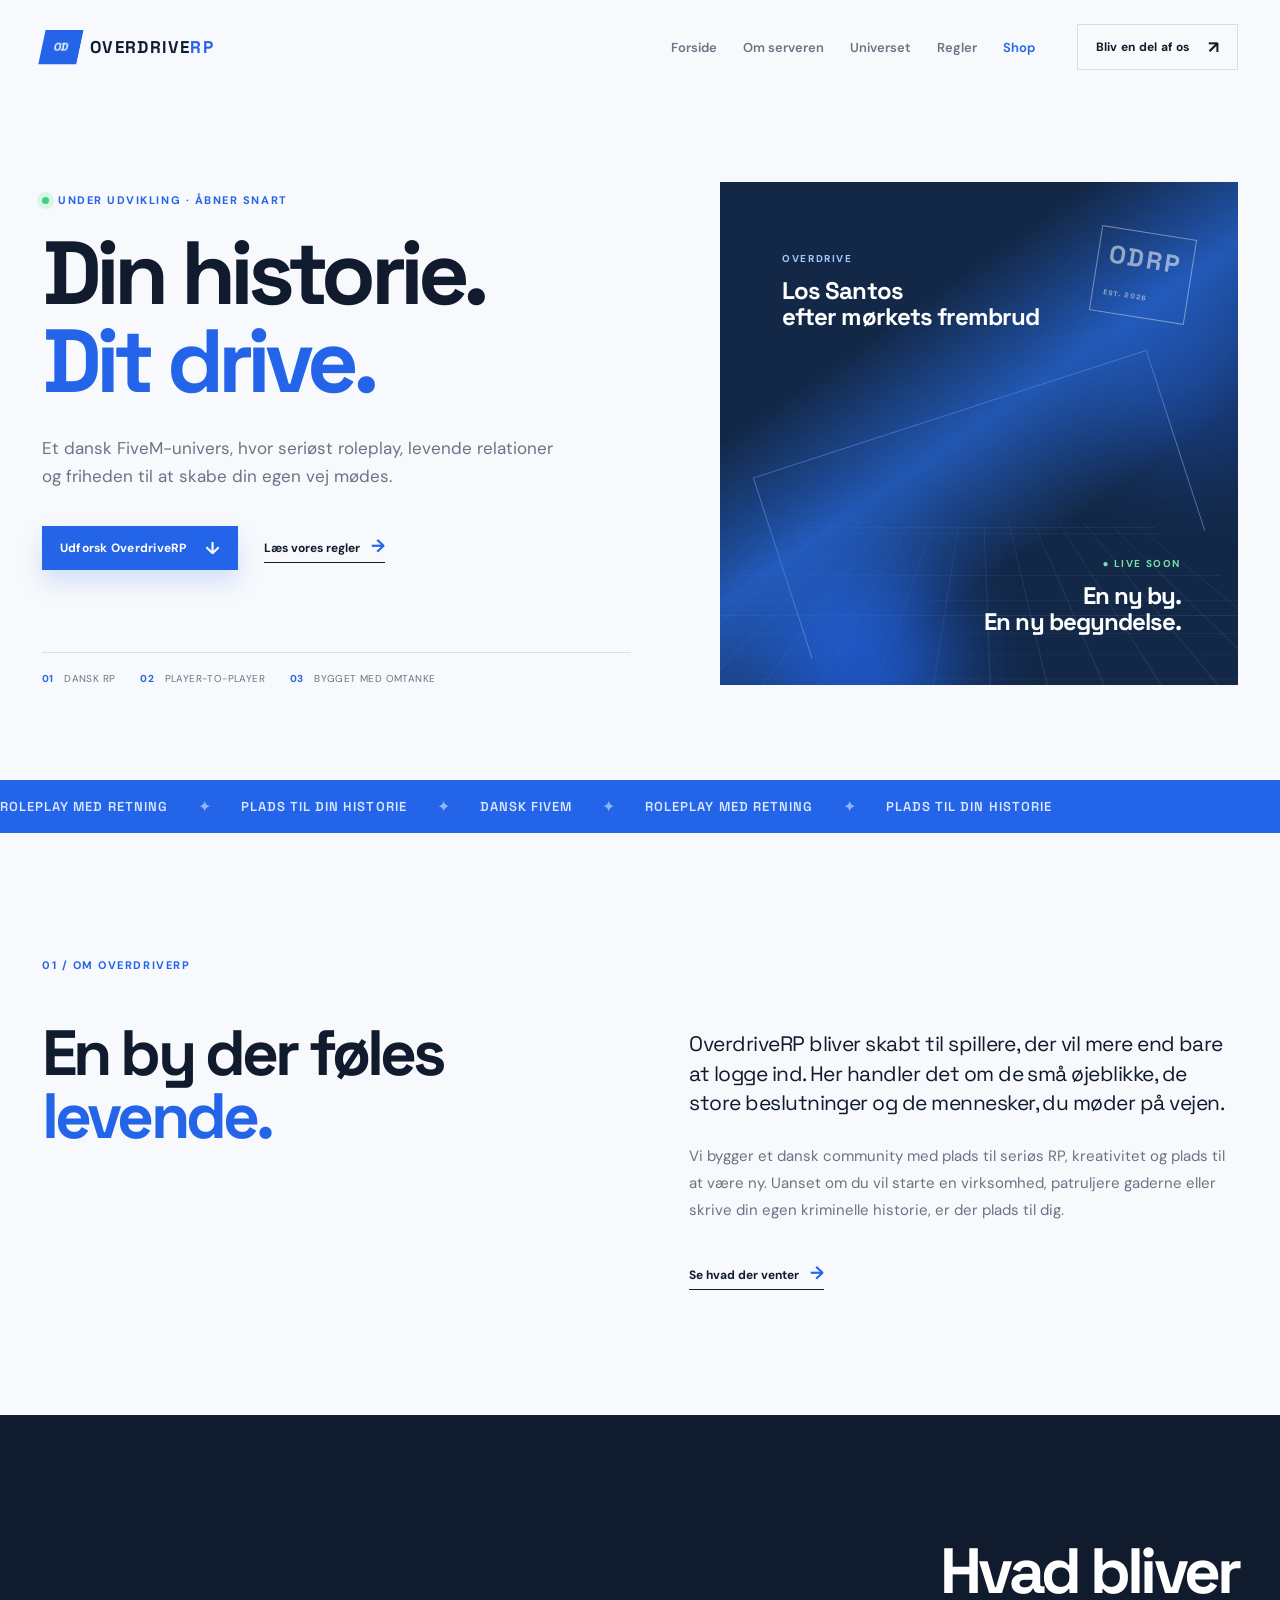
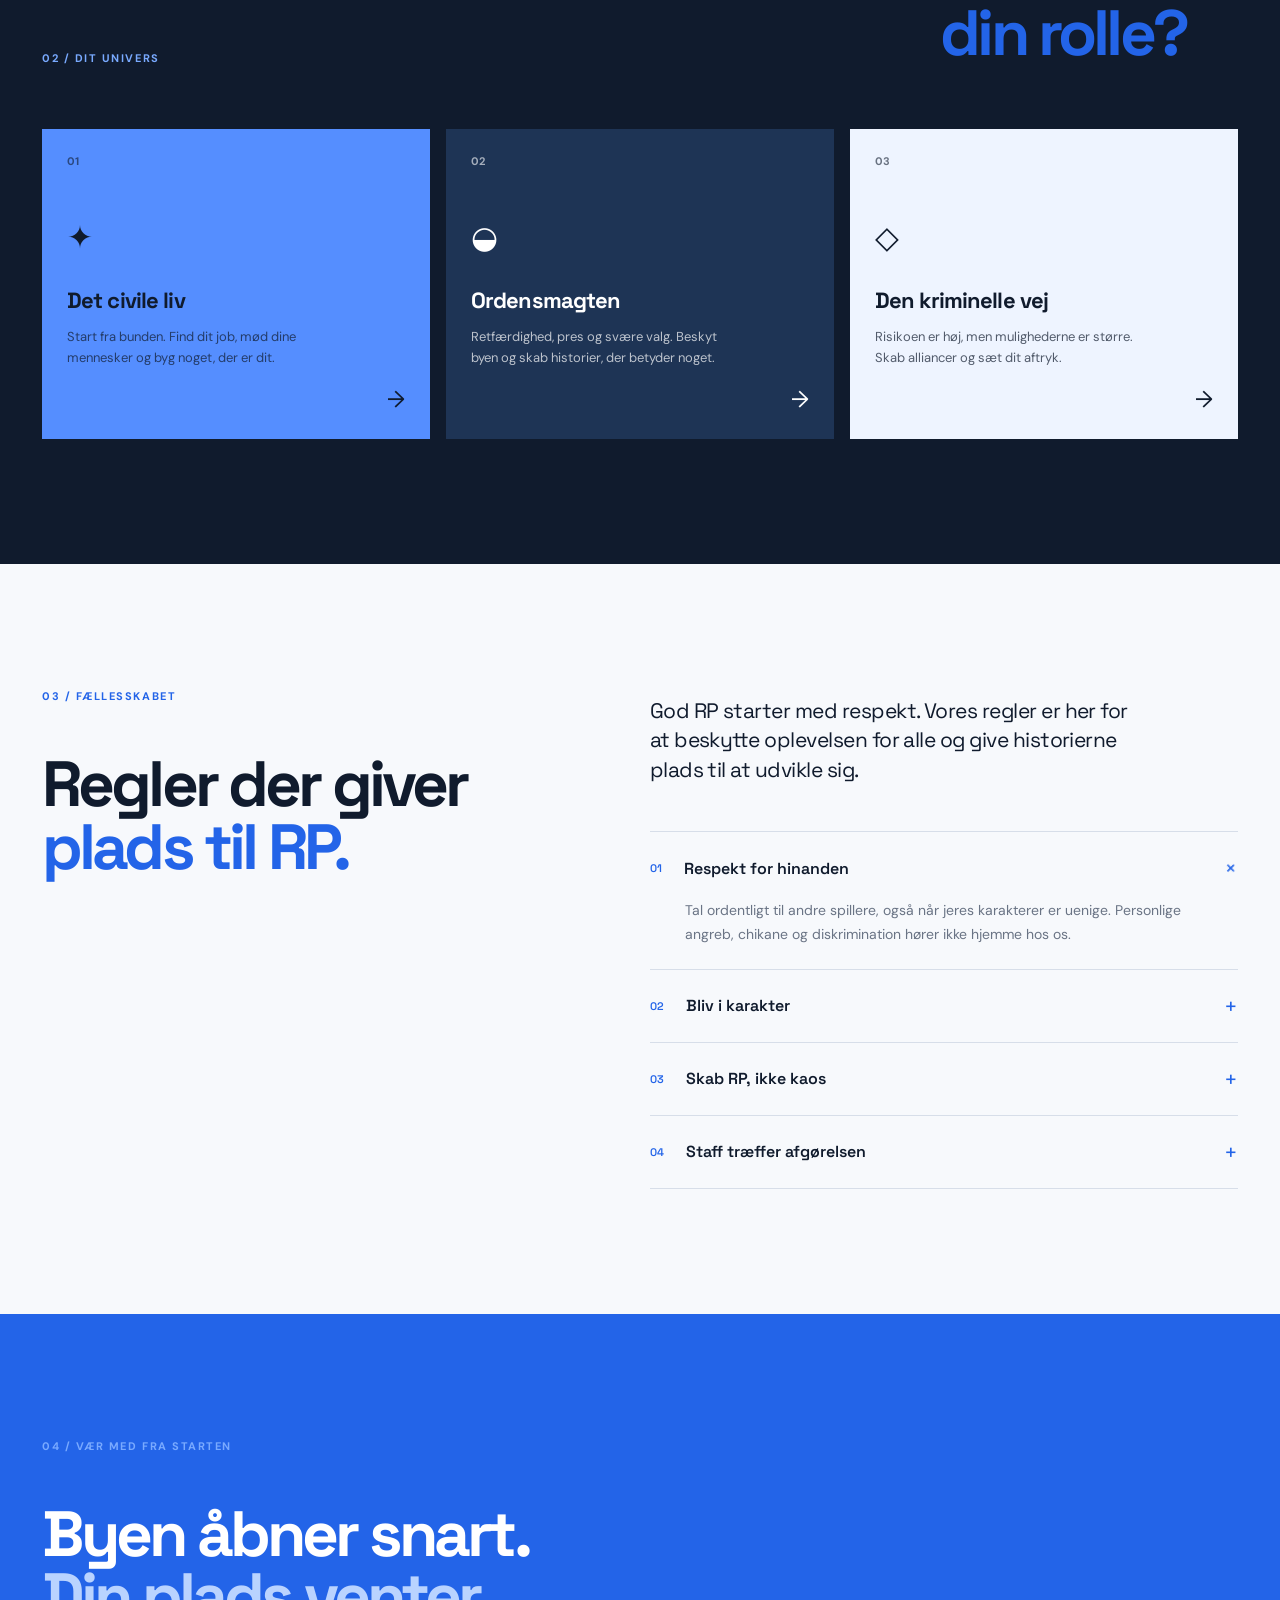
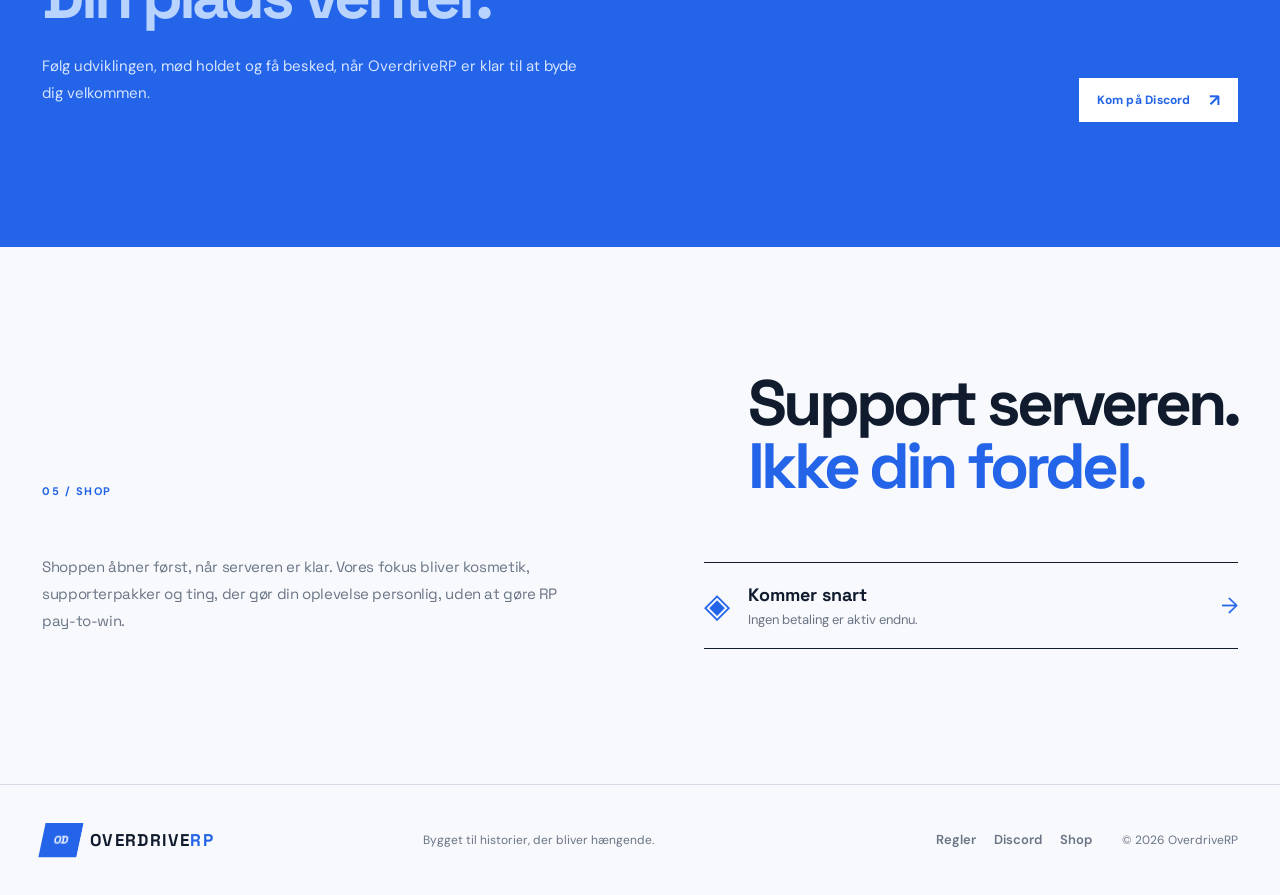
==== index.html @ ba43cc0f "Add files via upload" ====
<!doctype html>
<html lang="da">
<head>
  <meta charset="UTF-8">
  <meta name="viewport" content="width=device-width, initial-scale=1.0">
  <meta name="description" content="OverdriveRP - dansk FiveM roleplay med plads til din historie.">
  <title>OverdriveRP | Din historie begynder her</title>
  <link rel="preconnect" href="https://fonts.googleapis.com">
  <link rel="preconnect" href="https://fonts.gstatic.com" crossorigin>
  <link href="https://fonts.googleapis.com/css2?family=DM+Sans:wght@400;500;600;700&family=Space+Grotesk:wght@500;600;700&display=swap" rel="stylesheet">
  <link rel="stylesheet" href="styles.css">
</head>
<body>
  <div class="site-shell">
    <header class="topbar">
      <a class="brand" href="#top" aria-label="OverdriveRP forside">
        <span class="brand-mark" aria-hidden="true">OD</span>
        <span class="brand-name">OVERDRIVE<span>RP</span></span>
      </a>
      <button class="menu-toggle" type="button" aria-expanded="false" aria-controls="main-nav">Menu</button>
      <nav class="nav" id="main-nav" aria-label="Hovednavigation">
        <a class="active" href="#top">Forside</a>
        <a href="#om">Om serveren</a>
        <a href="#univers">Universet</a>
        <a href="#regler">Regler</a>
        <a href="#shop">Shop</a>
      </nav>
      <a class="nav-cta" href="https://discord.gg/cZv3BkVMr" target="_blank" rel="noopener noreferrer">Bliv en del af os <span aria-hidden="true">↗</span></a>
    </header>

    <main id="top">
      <section class="hero" aria-labelledby="hero-title">
        <div class="hero-copy reveal">
          <p class="eyebrow"><span class="pulse-dot"></span> Under udvikling · Åbner snart</p>
          <h1 id="hero-title">Din historie.<br><em>Dit drive.</em></h1>
          <p class="hero-text">Et dansk FiveM-univers, hvor seriøst roleplay, levende relationer og friheden til at skabe din egen vej mødes.</p>
          <div class="hero-actions">
            <a class="button button-primary" href="#om">Udforsk OverdriveRP <span aria-hidden="true">↓</span></a>
            <a class="text-link" href="#regler">Læs vores regler <span aria-hidden="true">→</span></a>
          </div>
          <div class="hero-meta">
            <span><strong>01</strong> Dansk RP</span>
            <span><strong>02</strong> Player-to-player</span>
            <span><strong>03</strong> Bygget med omtanke</span>
          </div>
        </div>
        <div class="hero-visual reveal reveal-delay" aria-label="Illustration af OverdriveRP-universet">
          <div class="visual-grid"></div>
          <div class="city-glow glow-one"></div>
          <div class="city-glow glow-two"></div>
          <div class="visual-card card-top"><span>OVERDRIVE</span><strong>Los Santos<br>efter mørkets frembrud</strong></div>
          <div class="road-line"></div>
          <div class="visual-card card-bottom"><span class="live-indicator">● LIVE SOON</span><strong>En ny by.<br>En ny begyndelse.</strong></div>
          <div class="visual-stamp">ODRP<br><small>EST. 2026</small></div>
        </div>
      </section>

      <section class="ticker" aria-label="OverdriveRP værdier">
        <div class="ticker-track"><span>ROLEPLAY MED RETNING</span><i>✦</i><span>PLADS TIL DIN HISTORIE</span><i>✦</i><span>DANSK FIVEM</span><i>✦</i><span>ROLEPLAY MED RETNING</span><i>✦</i><span>PLADS TIL DIN HISTORIE</span></div>
      </section>

      <section class="intro section" id="om">
        <div class="section-label">01 / Om OverdriveRP</div>
        <div class="intro-grid">
          <div>
            <h2>En by der føles<br><span>levende.</span></h2>
          </div>
          <div class="intro-copy">
            <p class="lead">OverdriveRP bliver skabt til spillere, der vil mere end bare at logge ind. Her handler det om de små øjeblikke, de store beslutninger og de mennesker, du møder på vejen.</p>
            <p>Vi bygger et dansk community med plads til seriøs RP, kreativitet og plads til at være ny. Uanset om du vil starte en virksomhed, patruljere gaderne eller skrive din egen kriminelle historie, er der plads til dig.</p>
            <a class="text-link" href="#univers">Se hvad der venter <span aria-hidden="true">→</span></a>
          </div>
        </div>
      </section>

      <section class="univers section" id="univers">
        <div class="section-heading">
          <div class="section-label">02 / Dit univers</div>
          <h2>Hvad bliver<br><span>din rolle?</span></h2>
        </div>
        <div class="role-grid">
          <article class="role-card role-blue"><div class="role-number">01</div><div class="role-icon">✦</div><h3>Det civile liv</h3><p>Start fra bunden. Find dit job, mød dine mennesker og byg noget, der er dit.</p><a href="#community" aria-label="Læs mere om det civile liv">→</a></article>
          <article class="role-card role-dark"><div class="role-number">02</div><div class="role-icon">◒</div><h3>Ordensmagten</h3><p>Retfærdighed, pres og svære valg. Beskyt byen og skab historier, der betyder noget.</p><a href="#community" aria-label="Læs mere om ordensmagten">→</a></article>
          <article class="role-card role-light"><div class="role-number">03</div><div class="role-icon">◇</div><h3>Den kriminelle vej</h3><p>Risikoen er høj, men mulighederne er større. Skab alliancer og sæt dit aftryk.</p><a href="#community" aria-label="Læs mere om den kriminelle vej">→</a></article>
        </div>
      </section>

      <section class="rules section" id="regler">
        <div class="rules-heading"><div class="section-label">03 / Fællesskabet</div><h2>Regler der giver<br><span>plads til RP.</span></h2></div>
        <div class="rules-content">
          <p class="lead">God RP starter med respekt. Vores regler er her for at beskytte oplevelsen for alle og give historierne plads til at udvikle sig.</p>
          <div class="rule-list">
            <details open><summary><span>01</span> Respekt for hinanden <b>+</b></summary><p>Tal ordentligt til andre spillere, også når jeres karakterer er uenige. Personlige angreb, chikane og diskrimination hører ikke hjemme hos os.</p></details>
            <details><summary><span>02</span> Bliv i karakter <b>+</b></summary><p>Hold OOC og IC adskilt. Lad situationer udvikle sig naturligt, og brug ikke viden, din karakter ikke har adgang til.</p></details>
            <details><summary><span>03</span> Skab RP, ikke kaos <b>+</b></summary><p>Giv andre noget at spille på. Meningsløs vold, powergaming og handlinger uden plads til modspil ødelægger historien.</p></details>
            <details><summary><span>04</span> Staff træffer afgørelsen <b>+</b></summary><p>Følg staffens anvisninger og brug de rigtige kanaler, hvis du er uenig. Vi løser problemer roligt og fair.</p></details>
          </div>
        </div>
      </section>

      <section class="community section" id="community">
        <div class="community-inner">
          <div><div class="section-label">04 / Vær med fra starten</div><h2>Byen åbner snart.<br><span>Din plads venter.</span></h2><p>Følg udviklingen, mød holdet og få besked, når OverdriveRP er klar til at byde dig velkommen.</p></div>
          <a class="button button-light" href="https://discord.gg/cZv3BkVMr" target="_blank" rel="noopener noreferrer">Kom på Discord <span aria-hidden="true">↗</span></a>
        </div>
      </section>

      <section class="shop section" id="shop">
        <div class="section-heading"><div class="section-label">05 / Shop</div><h2>Support serveren.<br><span>Ikke din fordel.</span></h2></div>
        <div class="shop-layout"><p class="lead">Shoppen åbner først, når serveren er klar. Vores fokus bliver kosmetik, supporterpakker og ting, der gør din oplevelse personlig, uden at gøre RP pay-to-win.</p><div class="shop-note"><span class="shop-icon">◈</span><div><strong>Kommer snart</strong><p>Ingen betaling er aktiv endnu.</p></div><span class="arrow">→</span></div></div>
      </section>
    </main>

    <footer class="footer"><a class="brand" href="#top"><span class="brand-mark" aria-hidden="true">OD</span><span class="brand-name">OVERDRIVE<span>RP</span></span></a><p>Bygget til historier, der bliver hængende.</p><div class="footer-links"><a href="#regler">Regler</a><a href="https://discord.gg/cZv3BkVMr" target="_blank" rel="noopener noreferrer">Discord</a><a href="#shop">Shop</a></div><small>© 2026 OverdriveRP</small></footer>
  </div>
  <script src="script.js"></script>
</body>
</html>
---- styles.css ----
@import url('https://fonts.googleapis.com/css2?family=DM+Sans:wght@400;500;600;700&family=Space+Grotesk:wght@500;600;700&display=swap');

:root { --ink: #101b2d; --blue: #2364e8; --blue-deep: #123eac; --sky: #dfeeff; --paper: #f7f9fc; --muted: #6a7485; --line: #d7dee9; --white: #fff; }
* { box-sizing: border-box; }
html { scroll-behavior: smooth; }
body { margin: 0; color: var(--ink); background: var(--paper); font-family: 'DM Sans', sans-serif; }
a { color: inherit; text-decoration: none; }
.site-shell { overflow: hidden; }
.topbar { align-items: center; display: flex; gap: 42px; justify-content: space-between; margin: 0 auto; max-width: 1320px; padding: 24px 42px; position: relative; z-index: 5; }
.brand { align-items: center; display: inline-flex; gap: 10px; white-space: nowrap; }
.brand-mark { align-items: center; background: var(--blue); color: var(--white); display: inline-flex; font-family: 'Space Grotesk', sans-serif; font-size: 11px; font-weight: 700; height: 34px; justify-content: center; letter-spacing: -.04em; transform: skew(-12deg); width: 38px; }
.brand-name { font-family: 'Space Grotesk', sans-serif; font-size: 17px; font-weight: 700; letter-spacing: .08em; }
.brand-name span { color: var(--blue); }
.nav { display: flex; gap: 26px; margin-left: auto; }
.nav a, .footer-links a { color: var(--muted); font-size: 13px; font-weight: 600; transition: color .2s ease; }
.nav a:hover, .nav a.active, .footer-links a:hover { color: var(--blue); }
.nav-cta, .button { align-items: center; display: inline-flex; font-size: 12px; font-weight: 700; gap: 18px; letter-spacing: .02em; padding: 14px 18px; }
.nav-cta { border: 1px solid var(--line); }
.nav-cta span, .button span { font-size: 17px; line-height: 0; }
.menu-toggle { background: none; border: 0; color: var(--ink); display: none; font: inherit; font-size: 13px; font-weight: 700; }
.hero { display: grid; gap: 7vw; grid-template-columns: minmax(0, 1fr) minmax(420px, .88fr); margin: 0 auto; max-width: 1320px; min-height: 655px; padding: 88px 42px 95px; }
.hero-copy { align-self: center; max-width: 650px; }
.eyebrow, .section-label { color: var(--blue); font-size: 11px; font-weight: 700; letter-spacing: .14em; text-transform: uppercase; }
.eyebrow { align-items: center; display: flex; gap: 9px; }
.pulse-dot { background: #41ce86; border-radius: 50%; box-shadow: 0 0 0 5px #d9f5e6; height: 7px; width: 7px; }
h1, h2, h3 { font-family: 'Space Grotesk', sans-serif; margin: 0; }
h1 { font-size: clamp(54px, 7vw, 96px); letter-spacing: -.065em; line-height: .98; margin: 23px 0 28px; }
h1 em, h2 span { color: var(--blue); font-style: normal; }
.hero-text { color: var(--muted); font-size: 17px; line-height: 1.7; max-width: 515px; }
.hero-actions { align-items: center; display: flex; gap: 26px; margin-top: 35px; }
.button-primary { background: var(--blue); box-shadow: 0 12px 22px #2364e82b; color: var(--white); transition: background .2s ease, transform .2s ease; }
.button-primary:hover { background: var(--blue-deep); transform: translateY(-2px); }
.text-link { border-bottom: 1px solid var(--ink); font-size: 12px; font-weight: 700; padding-bottom: 4px; }
.text-link span { color: var(--blue); font-size: 18px; margin-left: 8px; }
.hero-meta { border-top: 1px solid var(--line); display: flex; gap: 25px; margin-top: 82px; padding-top: 19px; }
.hero-meta span { color: var(--muted); font-size: 10px; letter-spacing: .04em; text-transform: uppercase; }
.hero-meta strong { color: var(--blue); margin-right: 7px; }
.hero-visual { background: #132847; min-height: 485px; overflow: hidden; position: relative; }
.hero-visual:after { background: linear-gradient(145deg, transparent 30%, #2d77fa99, transparent 68%); content: ''; inset: 0; position: absolute; }
.visual-grid { background-image: linear-gradient(#a9c7f61a 1px, transparent 1px), linear-gradient(90deg, #a9c7f61a 1px, transparent 1px); background-size: 38px 38px; height: 100%; inset: 0; position: absolute; transform: perspective(500px) rotateX(60deg) scale(1.5); transform-origin: 50% 100%; }
.city-glow { background: var(--blue); border-radius: 50%; filter: blur(45px); height: 190px; opacity: .8; position: absolute; width: 190px; }
.glow-one { bottom: -70px; left: 8%; }.glow-two { right: -50px; top: 20%; opacity: .35; }
.road-line { border: 1px solid #b6d2ff66; border-bottom: 0; height: 190px; left: 10%; position: absolute; top: 45%; transform: rotate(-18deg); width: 80%; }
.visual-card { color: var(--white); display: flex; flex-direction: column; position: absolute; z-index: 2; }.visual-card span { color: #a4c8ff; font-size: 10px; font-weight: 700; letter-spacing: .16em; margin-bottom: 13px; }.visual-card strong { font-family: 'Space Grotesk', sans-serif; font-size: 24px; letter-spacing: -.04em; line-height: 1.08; }.card-top { left: 12%; top: 14%; }.card-bottom { bottom: 10%; right: 11%; text-align: right; }.card-bottom .live-indicator { color: #75e0a7; }.visual-stamp { border: 1px solid #fff6; color: #fff8; font-family: 'Space Grotesk', sans-serif; font-size: 25px; font-weight: 700; letter-spacing: .1em; padding: 10px; position: absolute; right: 9%; top: 10%; transform: rotate(9deg); z-index: 2; }.visual-stamp small { font-size: 7px; letter-spacing: .2em; }
.ticker { background: var(--blue); color: #d9e7ff; overflow: hidden; padding: 16px 0; white-space: nowrap; }.ticker-track { align-items: center; animation: ticker 26s linear infinite; display: flex; gap: 30px; width: max-content; }.ticker span { font-family: 'Space Grotesk', sans-serif; font-size: 13px; font-weight: 600; letter-spacing: .08em; }.ticker i { color: #8eb6ff; font-style: normal; }
.section { margin: 0 auto; max-width: 1320px; padding: 125px 42px; }.intro-grid { display: grid; gap: 12vw; grid-template-columns: .9fr 1fr; margin-top: 50px; }.section h2 { font-size: clamp(42px, 5vw, 70px); letter-spacing: -.06em; line-height: .98; }.intro-copy { padding-top: 7px; }.lead { color: var(--ink); font-family: 'Space Grotesk', sans-serif; font-size: 21px; letter-spacing: -.025em; line-height: 1.4; margin: 0 0 25px; }.intro-copy p:not(.lead), .community-inner p, .shop-layout > p { color: var(--muted); font-size: 15px; line-height: 1.8; max-width: 540px; }.intro-copy .text-link { display: inline-block; margin-top: 22px; }
.univers { background: var(--ink); color: var(--white); max-width: none; padding-left: max(42px, calc((100% - 1236px) / 2)); padding-right: max(42px, calc((100% - 1236px) / 2)); }.univers .section-label, .community .section-label { color: #79aaff; }.section-heading { align-items: end; display: flex; justify-content: space-between; }.role-grid { display: grid; gap: 16px; grid-template-columns: repeat(3, 1fr); margin-top: 64px; }.role-card { color: var(--ink); min-height: 310px; padding: 25px; position: relative; }.role-blue { background: #558eff; }.role-dark { background: #1e3455; color: var(--white); }.role-light { background: #eef4ff; }.role-number { font-size: 11px; font-weight: 700; opacity: .6; }.role-icon { font-size: 31px; margin: 49px 0 28px; }.role-card h3 { font-size: 22px; letter-spacing: -.04em; }.role-card p { font-size: 13px; line-height: 1.6; max-width: 260px; opacity: .7; }.role-card a { bottom: 25px; font-size: 23px; position: absolute; right: 25px; }
.rules { display: grid; gap: 13vw; grid-template-columns: .75fr 1fr; }.rules-heading h2 { margin-top: 50px; }.rules-content { padding-top: 7px; }.rules-content > .lead { max-width: 480px; }.rule-list { border-top: 1px solid var(--line); margin-top: 47px; }.rule-list details { border-bottom: 1px solid var(--line); }.rule-list summary { align-items: center; cursor: pointer; display: flex; font-family: 'Space Grotesk', sans-serif; font-size: 16px; font-weight: 600; gap: 22px; list-style: none; padding: 22px 0; }.rule-list summary::-webkit-details-marker { display: none; }.rule-list summary span { color: var(--blue); font-size: 11px; }.rule-list summary b { color: var(--blue); font-size: 22px; font-weight: 400; margin-left: auto; transition: transform .2s; }.rule-list details[open] summary b { transform: rotate(45deg); }.rule-list details p { color: var(--muted); font-size: 14px; line-height: 1.7; margin: -5px 35px 22px; max-width: 520px; }
.community { background: var(--blue); max-width: none; padding-left: max(42px, calc((100% - 1236px) / 2)); padding-right: max(42px, calc((100% - 1236px) / 2)); }.community-inner { align-items: end; color: var(--white); display: flex; justify-content: space-between; }.community h2 { margin-top: 50px; }.community h2 span { color: #b9d3ff; }.community-inner p { color: #d6e4ff; margin-top: 25px; }.button-light { background: var(--white); color: var(--blue); }.button-light:hover { background: #eaf2ff; }
.shop-layout { align-items: center; display: grid; gap: 10vw; grid-template-columns: 1fr 1fr; margin-top: 55px; }.shop-note { align-items: center; border-top: 1px solid var(--ink); border-bottom: 1px solid var(--ink); display: flex; gap: 18px; padding: 20px 0; }.shop-icon { color: var(--blue); font-size: 34px; }.shop-note strong { font-family: 'Space Grotesk', sans-serif; font-size: 18px; }.shop-note p { color: var(--muted); font-size: 13px; margin: 5px 0 0; }.shop-note .arrow { color: var(--blue); font-size: 22px; margin-left: auto; }
.footer { align-items: center; border-top: 1px solid var(--line); display: grid; gap: 30px; grid-template-columns: 1.1fr 1fr 1fr auto; margin: 0 auto; max-width: 1320px; padding: 35px 42px; }.footer p, .footer small { color: var(--muted); font-size: 12px; }.footer-links { display: flex; gap: 18px; justify-content: end; }.footer small { text-align: right; }
.reveal { animation: reveal .8s ease both; }.reveal-delay { animation-delay: .18s; }
@keyframes reveal { from { opacity: 0; transform: translateY(20px); } to { opacity: 1; transform: translateY(0); } } @keyframes ticker { from { transform: translateX(0); } to { transform: translateX(-50%); } }
@media (max-width: 850px) { .topbar { padding: 20px 22px; }.menu-toggle { display: block; margin-left: auto; }.nav { background: var(--white); box-shadow: 0 12px 30px #101b2d1a; display: none; flex-direction: column; gap: 20px; left: 22px; padding: 22px; position: absolute; right: 22px; top: 70px; }.nav.open { display: flex; }.nav-cta { display: none; }.hero { display: block; padding: 58px 22px 70px; }.hero-visual { margin-top: 60px; min-height: 400px; }.hero-meta { flex-wrap: wrap; gap: 14px 21px; margin-top: 50px; }.section { padding: 80px 22px; }.intro-grid, .rules, .shop-layout { display: block; }.intro-copy, .rules-content { margin-top: 40px; }.section-heading { display: block; }.section-heading h2 { margin-top: 40px; }.role-grid { grid-template-columns: 1fr; margin-top: 42px; }.role-card { min-height: 270px; }.community-inner { align-items: start; display: block; }.community .button { margin-top: 30px; }.footer { display: block; padding: 30px 22px; }.footer p { margin: 20px 0; }.footer-links { justify-content: start; margin: 25px 0; }.footer small { display: block; text-align: left; } }
@media (max-width: 480px) { h1 { font-size: 54px; }.hero-text { font-size: 15px; }.hero-actions { align-items: start; flex-direction: column; gap: 18px; }.visual-card strong { font-size: 19px; }.card-bottom { bottom: 9%; }.section h2 { font-size: 45px; }.lead { font-size: 18px; }.rule-list summary { font-size: 14px; gap: 12px; } }
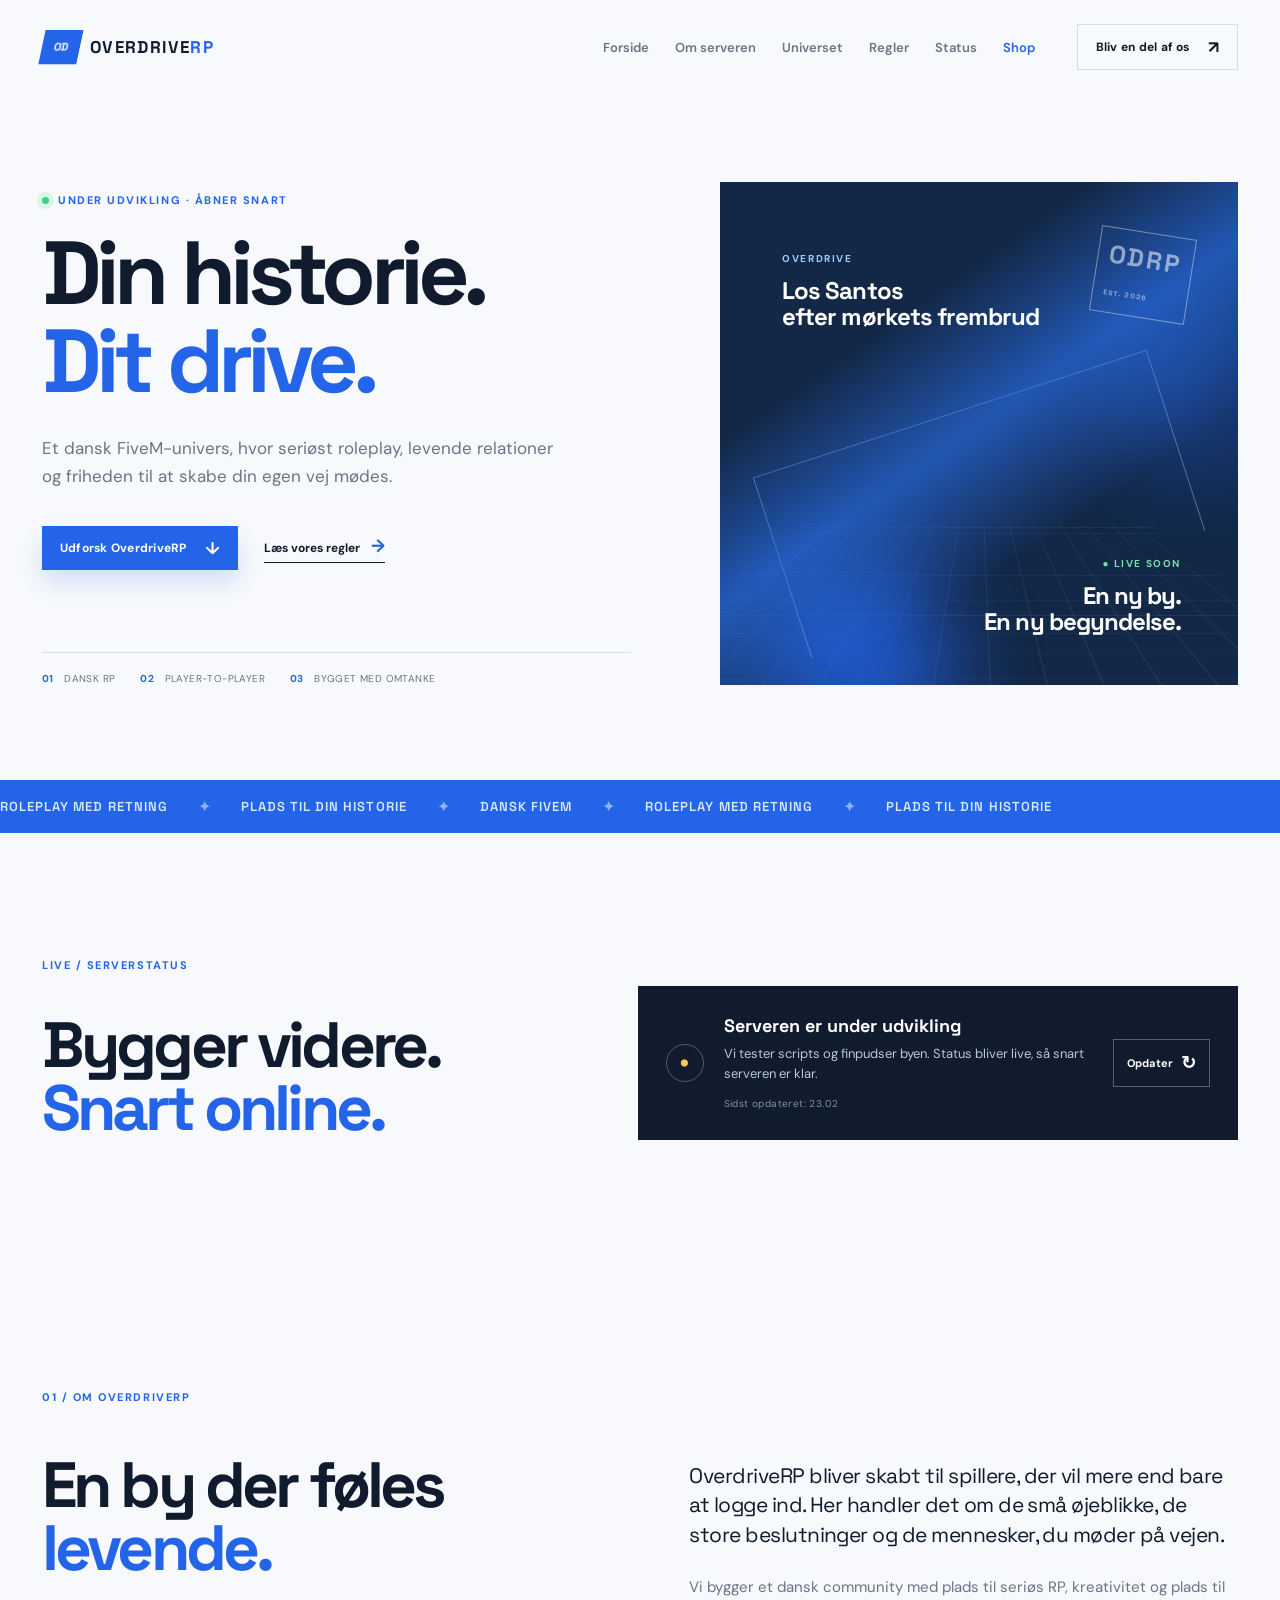
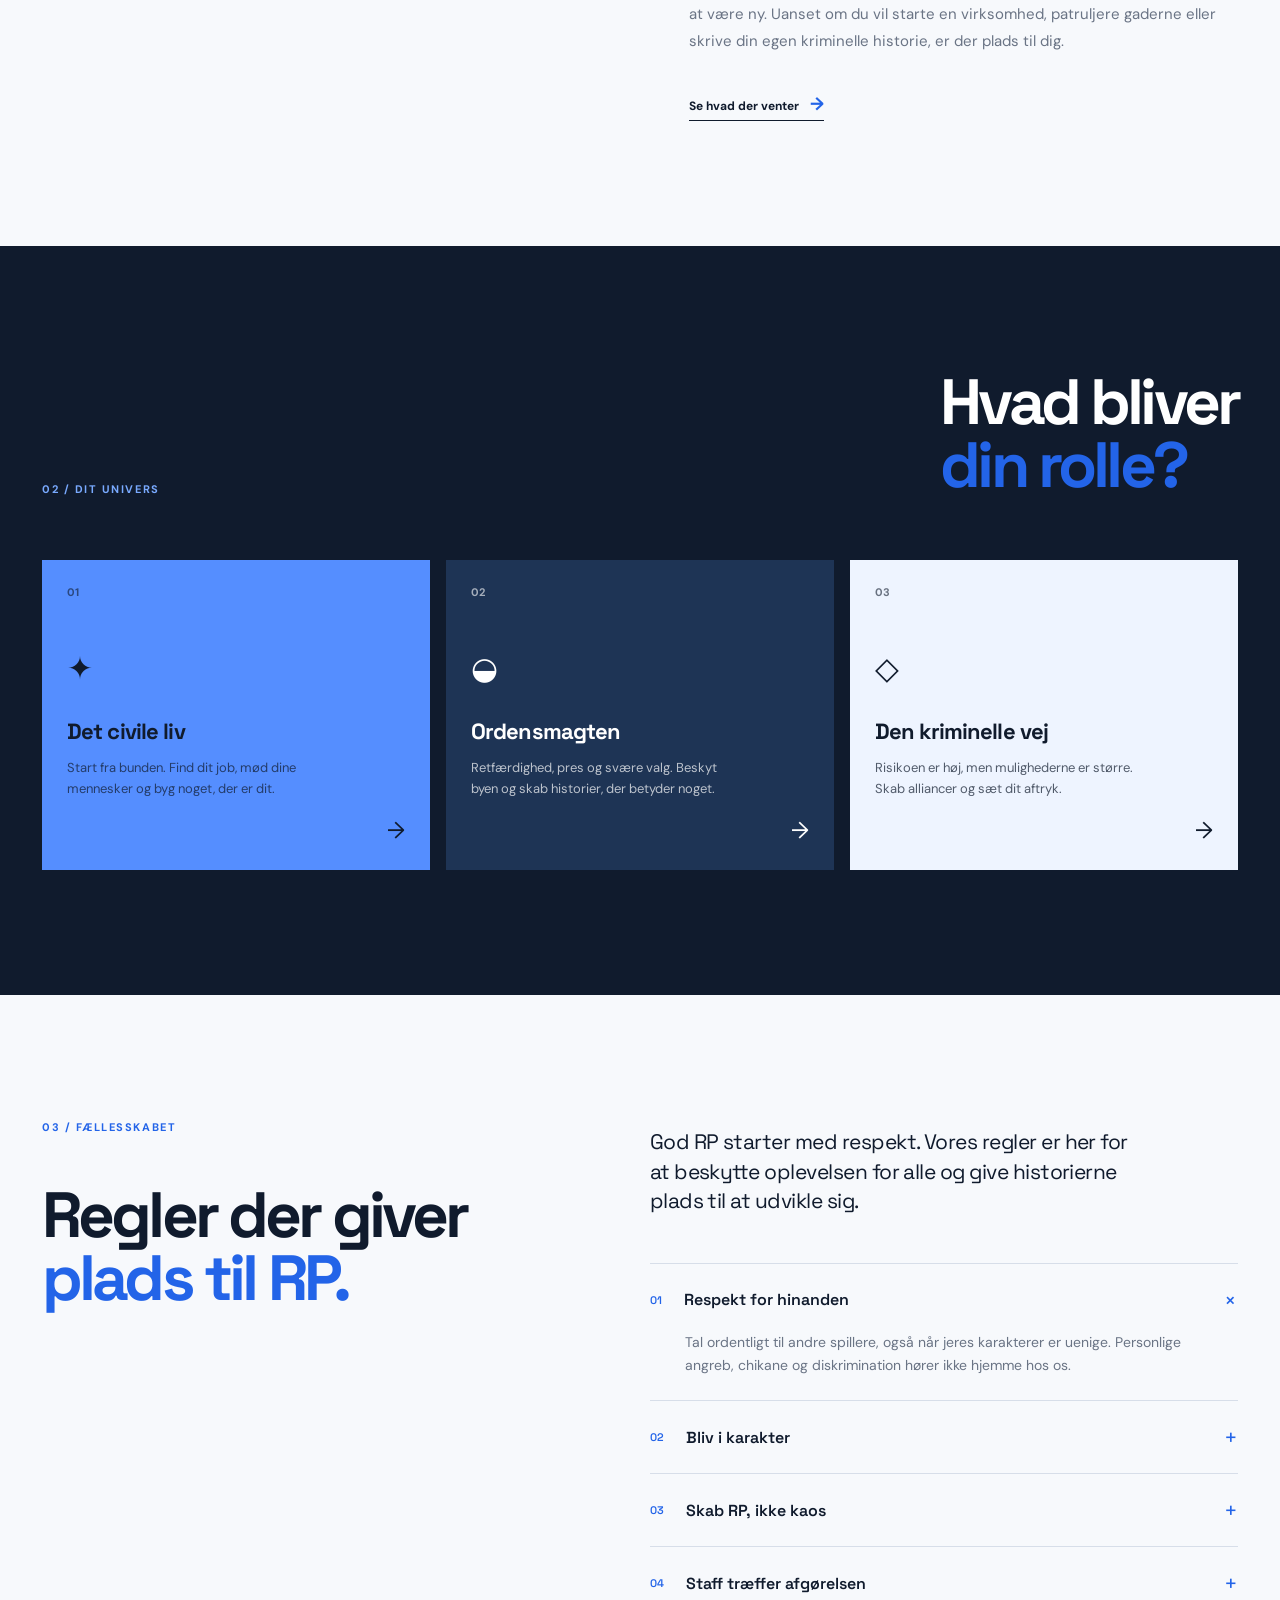
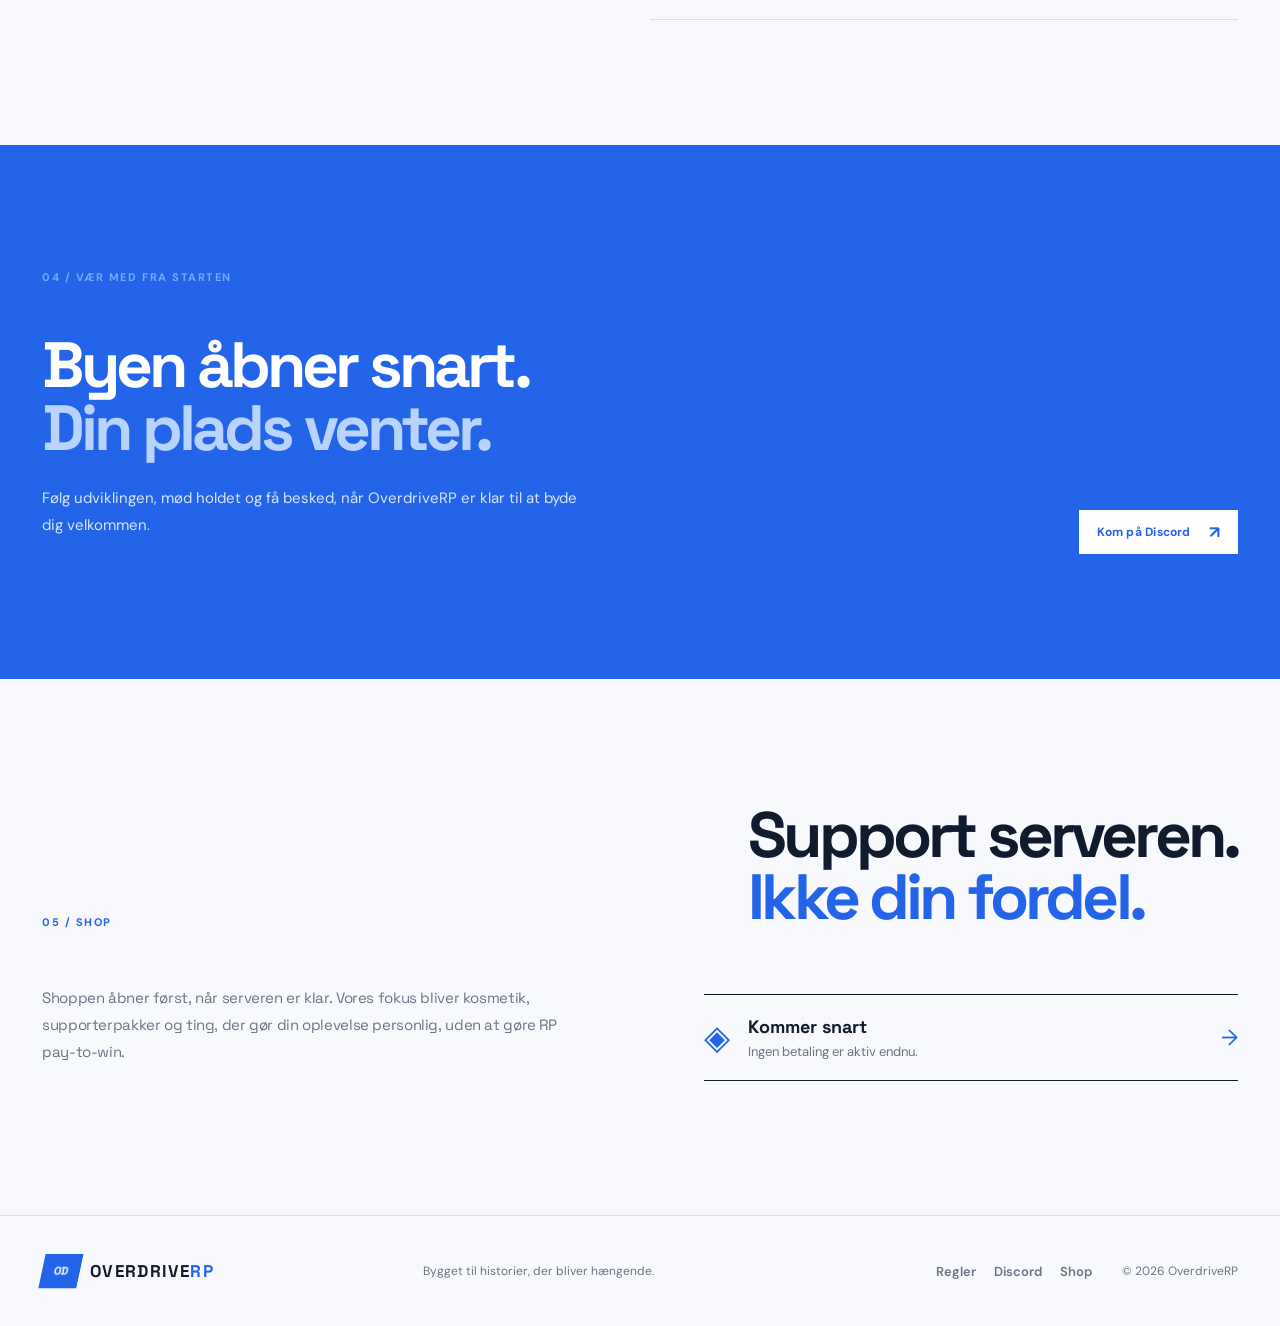
==== commit 4b99a7e8: "Redesign OverdriveRP website and add server status" ====
--- a/index.html
+++ b/index.html
@@ -23,6 +23,7 @@
         <a href="#om">Om serveren</a>
         <a href="#univers">Universet</a>
         <a href="#regler">Regler</a>
+        <a href="#status">Status</a>
         <a href="#shop">Shop</a>
       </nav>
       <a class="nav-cta" href="https://discord.gg/cZv3BkVMr" target="_blank" rel="noopener noreferrer">Bliv en del af os <span aria-hidden="true">↗</span></a>
@@ -59,7 +60,23 @@
         <div class="ticker-track"><span>ROLEPLAY MED RETNING</span><i>✦</i><span>PLADS TIL DIN HISTORIE</span><i>✦</i><span>DANSK FIVEM</span><i>✦</i><span>ROLEPLAY MED RETNING</span><i>✦</i><span>PLADS TIL DIN HISTORIE</span></div>
       </section>
 
-      <section class="intro section" id="om">
+      <section class="server-status section reveal" id="status">
+        <div class="status-heading">
+          <div class="section-label">Live / Serverstatus</div>
+          <h2>Bygger videre.<br><span>Snart online.</span></h2>
+        </div>
+        <div class="status-panel" aria-live="polite">
+          <div class="status-icon status-icon-pending" data-status-icon aria-hidden="true">•</div>
+          <div class="status-copy">
+            <strong data-server-status>Serveren er under udvikling</strong>
+            <p data-server-message>Vi tester scripts og finpudser byen. Status bliver live, så snart serveren er klar.</p>
+            <small data-server-updated>Sidst opdateret: endnu ikke tilsluttet</small>
+          </div>
+          <button class="status-refresh" type="button" data-status-refresh aria-label="Opdater serverstatus">Opdater <span aria-hidden="true">↻</span></button>
+        </div>
+      </section>
+
+      <section class="intro section reveal" id="om">
         <div class="section-label">01 / Om OverdriveRP</div>
         <div class="intro-grid">
           <div>
@@ -73,7 +90,7 @@
         </div>
       </section>
 
-      <section class="univers section" id="univers">
+      <section class="univers section reveal" id="univers">
         <div class="section-heading">
           <div class="section-label">02 / Dit univers</div>
           <h2>Hvad bliver<br><span>din rolle?</span></h2>
@@ -85,7 +102,7 @@
         </div>
       </section>
 
-      <section class="rules section" id="regler">
+      <section class="rules section reveal" id="regler">
         <div class="rules-heading"><div class="section-label">03 / Fællesskabet</div><h2>Regler der giver<br><span>plads til RP.</span></h2></div>
         <div class="rules-content">
           <p class="lead">God RP starter med respekt. Vores regler er her for at beskytte oplevelsen for alle og give historierne plads til at udvikle sig.</p>
@@ -98,14 +115,14 @@
         </div>
       </section>
 
-      <section class="community section" id="community">
+      <section class="community section reveal" id="community">
         <div class="community-inner">
           <div><div class="section-label">04 / Vær med fra starten</div><h2>Byen åbner snart.<br><span>Din plads venter.</span></h2><p>Følg udviklingen, mød holdet og få besked, når OverdriveRP er klar til at byde dig velkommen.</p></div>
           <a class="button button-light" href="https://discord.gg/cZv3BkVMr" target="_blank" rel="noopener noreferrer">Kom på Discord <span aria-hidden="true">↗</span></a>
         </div>
       </section>
 
-      <section class="shop section" id="shop">
+      <section class="shop section reveal" id="shop">
         <div class="section-heading"><div class="section-label">05 / Shop</div><h2>Support serveren.<br><span>Ikke din fordel.</span></h2></div>
         <div class="shop-layout"><p class="lead">Shoppen åbner først, når serveren er klar. Vores fokus bliver kosmetik, supporterpakker og ting, der gør din oplevelse personlig, uden at gøre RP pay-to-win.</p><div class="shop-note"><span class="shop-icon">◈</span><div><strong>Kommer snart</strong><p>Ingen betaling er aktiv endnu.</p></div><span class="arrow">→</span></div></div>
       </section>
--- a/styles.css
+++ b/styles.css
@@ -43,13 +43,14 @@
 .road-line { border: 1px solid #b6d2ff66; border-bottom: 0; height: 190px; left: 10%; position: absolute; top: 45%; transform: rotate(-18deg); width: 80%; }
 .visual-card { color: var(--white); display: flex; flex-direction: column; position: absolute; z-index: 2; }.visual-card span { color: #a4c8ff; font-size: 10px; font-weight: 700; letter-spacing: .16em; margin-bottom: 13px; }.visual-card strong { font-family: 'Space Grotesk', sans-serif; font-size: 24px; letter-spacing: -.04em; line-height: 1.08; }.card-top { left: 12%; top: 14%; }.card-bottom { bottom: 10%; right: 11%; text-align: right; }.card-bottom .live-indicator { color: #75e0a7; }.visual-stamp { border: 1px solid #fff6; color: #fff8; font-family: 'Space Grotesk', sans-serif; font-size: 25px; font-weight: 700; letter-spacing: .1em; padding: 10px; position: absolute; right: 9%; top: 10%; transform: rotate(9deg); z-index: 2; }.visual-stamp small { font-size: 7px; letter-spacing: .2em; }
 .ticker { background: var(--blue); color: #d9e7ff; overflow: hidden; padding: 16px 0; white-space: nowrap; }.ticker-track { align-items: center; animation: ticker 26s linear infinite; display: flex; gap: 30px; width: max-content; }.ticker span { font-family: 'Space Grotesk', sans-serif; font-size: 13px; font-weight: 600; letter-spacing: .08em; }.ticker i { color: #8eb6ff; font-style: normal; }
+.server-status { align-items: end; display: grid; gap: 9vw; grid-template-columns: .8fr 1fr; padding-bottom: 110px; padding-top: 110px; }.status-heading h2 { margin-top: 42px; }.status-panel { align-items: center; background: var(--ink); color: var(--white); display: flex; gap: 20px; min-height: 150px; padding: 28px; }.status-icon { align-items: center; border: 1px solid #fff4; border-radius: 50%; display: inline-flex; flex: 0 0 38px; font-size: 30px; height: 38px; justify-content: center; line-height: 1; }.status-icon-pending { color: #ffc857; }.status-icon-online { color: #5fe39a; }.status-copy { min-width: 0; }.status-copy strong { font-family: 'Space Grotesk', sans-serif; font-size: 18px; }.status-copy p { color: #b9c7db; font-size: 13px; line-height: 1.55; margin: 7px 0; }.status-copy small { color: #7e91ae; font-size: 10px; letter-spacing: .04em; }.status-refresh { background: transparent; border: 1px solid #ffffff4d; color: var(--white); cursor: pointer; flex: 0 0 auto; font: inherit; font-size: 11px; font-weight: 700; padding: 11px 13px; transition: background .2s ease, border-color .2s ease; }.status-refresh:hover { background: var(--blue); border-color: var(--blue); }.status-refresh span { font-size: 18px; margin-left: 5px; vertical-align: -2px; }
 .section { margin: 0 auto; max-width: 1320px; padding: 125px 42px; }.intro-grid { display: grid; gap: 12vw; grid-template-columns: .9fr 1fr; margin-top: 50px; }.section h2 { font-size: clamp(42px, 5vw, 70px); letter-spacing: -.06em; line-height: .98; }.intro-copy { padding-top: 7px; }.lead { color: var(--ink); font-family: 'Space Grotesk', sans-serif; font-size: 21px; letter-spacing: -.025em; line-height: 1.4; margin: 0 0 25px; }.intro-copy p:not(.lead), .community-inner p, .shop-layout > p { color: var(--muted); font-size: 15px; line-height: 1.8; max-width: 540px; }.intro-copy .text-link { display: inline-block; margin-top: 22px; }
 .univers { background: var(--ink); color: var(--white); max-width: none; padding-left: max(42px, calc((100% - 1236px) / 2)); padding-right: max(42px, calc((100% - 1236px) / 2)); }.univers .section-label, .community .section-label { color: #79aaff; }.section-heading { align-items: end; display: flex; justify-content: space-between; }.role-grid { display: grid; gap: 16px; grid-template-columns: repeat(3, 1fr); margin-top: 64px; }.role-card { color: var(--ink); min-height: 310px; padding: 25px; position: relative; }.role-blue { background: #558eff; }.role-dark { background: #1e3455; color: var(--white); }.role-light { background: #eef4ff; }.role-number { font-size: 11px; font-weight: 700; opacity: .6; }.role-icon { font-size: 31px; margin: 49px 0 28px; }.role-card h3 { font-size: 22px; letter-spacing: -.04em; }.role-card p { font-size: 13px; line-height: 1.6; max-width: 260px; opacity: .7; }.role-card a { bottom: 25px; font-size: 23px; position: absolute; right: 25px; }
 .rules { display: grid; gap: 13vw; grid-template-columns: .75fr 1fr; }.rules-heading h2 { margin-top: 50px; }.rules-content { padding-top: 7px; }.rules-content > .lead { max-width: 480px; }.rule-list { border-top: 1px solid var(--line); margin-top: 47px; }.rule-list details { border-bottom: 1px solid var(--line); }.rule-list summary { align-items: center; cursor: pointer; display: flex; font-family: 'Space Grotesk', sans-serif; font-size: 16px; font-weight: 600; gap: 22px; list-style: none; padding: 22px 0; }.rule-list summary::-webkit-details-marker { display: none; }.rule-list summary span { color: var(--blue); font-size: 11px; }.rule-list summary b { color: var(--blue); font-size: 22px; font-weight: 400; margin-left: auto; transition: transform .2s; }.rule-list details[open] summary b { transform: rotate(45deg); }.rule-list details p { color: var(--muted); font-size: 14px; line-height: 1.7; margin: -5px 35px 22px; max-width: 520px; }
 .community { background: var(--blue); max-width: none; padding-left: max(42px, calc((100% - 1236px) / 2)); padding-right: max(42px, calc((100% - 1236px) / 2)); }.community-inner { align-items: end; color: var(--white); display: flex; justify-content: space-between; }.community h2 { margin-top: 50px; }.community h2 span { color: #b9d3ff; }.community-inner p { color: #d6e4ff; margin-top: 25px; }.button-light { background: var(--white); color: var(--blue); }.button-light:hover { background: #eaf2ff; }
 .shop-layout { align-items: center; display: grid; gap: 10vw; grid-template-columns: 1fr 1fr; margin-top: 55px; }.shop-note { align-items: center; border-top: 1px solid var(--ink); border-bottom: 1px solid var(--ink); display: flex; gap: 18px; padding: 20px 0; }.shop-icon { color: var(--blue); font-size: 34px; }.shop-note strong { font-family: 'Space Grotesk', sans-serif; font-size: 18px; }.shop-note p { color: var(--muted); font-size: 13px; margin: 5px 0 0; }.shop-note .arrow { color: var(--blue); font-size: 22px; margin-left: auto; }
 .footer { align-items: center; border-top: 1px solid var(--line); display: grid; gap: 30px; grid-template-columns: 1.1fr 1fr 1fr auto; margin: 0 auto; max-width: 1320px; padding: 35px 42px; }.footer p, .footer small { color: var(--muted); font-size: 12px; }.footer-links { display: flex; gap: 18px; justify-content: end; }.footer small { text-align: right; }
-.reveal { animation: reveal .8s ease both; }.reveal-delay { animation-delay: .18s; }
+.reveal { animation: reveal .8s ease both; }.reveal-delay { animation-delay: .18s; }.section.reveal { animation: none; opacity: 0; transform: translateY(22px); transition: opacity .7s ease, transform .7s ease; }.section.reveal.is-visible { opacity: 1; transform: translateY(0); }
 @keyframes reveal { from { opacity: 0; transform: translateY(20px); } to { opacity: 1; transform: translateY(0); } } @keyframes ticker { from { transform: translateX(0); } to { transform: translateX(-50%); } }
-@media (max-width: 850px) { .topbar { padding: 20px 22px; }.menu-toggle { display: block; margin-left: auto; }.nav { background: var(--white); box-shadow: 0 12px 30px #101b2d1a; display: none; flex-direction: column; gap: 20px; left: 22px; padding: 22px; position: absolute; right: 22px; top: 70px; }.nav.open { display: flex; }.nav-cta { display: none; }.hero { display: block; padding: 58px 22px 70px; }.hero-visual { margin-top: 60px; min-height: 400px; }.hero-meta { flex-wrap: wrap; gap: 14px 21px; margin-top: 50px; }.section { padding: 80px 22px; }.intro-grid, .rules, .shop-layout { display: block; }.intro-copy, .rules-content { margin-top: 40px; }.section-heading { display: block; }.section-heading h2 { margin-top: 40px; }.role-grid { grid-template-columns: 1fr; margin-top: 42px; }.role-card { min-height: 270px; }.community-inner { align-items: start; display: block; }.community .button { margin-top: 30px; }.footer { display: block; padding: 30px 22px; }.footer p { margin: 20px 0; }.footer-links { justify-content: start; margin: 25px 0; }.footer small { display: block; text-align: left; } }
-@media (max-width: 480px) { h1 { font-size: 54px; }.hero-text { font-size: 15px; }.hero-actions { align-items: start; flex-direction: column; gap: 18px; }.visual-card strong { font-size: 19px; }.card-bottom { bottom: 9%; }.section h2 { font-size: 45px; }.lead { font-size: 18px; }.rule-list summary { font-size: 14px; gap: 12px; } }
+@media (max-width: 850px) { .topbar { padding: 20px 22px; }.menu-toggle { display: block; margin-left: auto; }.nav { background: var(--white); box-shadow: 0 12px 30px #101b2d1a; display: none; flex-direction: column; gap: 20px; left: 22px; padding: 22px; position: absolute; right: 22px; top: 70px; }.nav.open { display: flex; }.nav-cta { display: none; }.hero { display: block; padding: 58px 22px 70px; }.hero-visual { margin-top: 60px; min-height: 400px; }.hero-meta { flex-wrap: wrap; gap: 14px 21px; margin-top: 50px; }.section { padding: 80px 22px; }.server-status { display: block; padding-bottom: 80px; padding-top: 80px; }.status-panel { margin-top: 40px; }.intro-grid, .rules, .shop-layout { display: block; }.intro-copy, .rules-content { margin-top: 40px; }.section-heading { display: block; }.section-heading h2 { margin-top: 40px; }.role-grid { grid-template-columns: 1fr; margin-top: 42px; }.role-card { min-height: 270px; }.community-inner { align-items: start; display: block; }.community .button { margin-top: 30px; }.footer { display: block; padding: 30px 22px; }.footer p { margin: 20px 0; }.footer-links { justify-content: start; margin: 25px 0; }.footer small { display: block; text-align: left; } }
+@media (max-width: 480px) { h1 { font-size: 54px; }.hero-text { font-size: 15px; }.hero-actions { align-items: start; flex-direction: column; gap: 18px; }.visual-card strong { font-size: 19px; }.card-bottom { bottom: 9%; }.section h2 { font-size: 45px; }.lead { font-size: 18px; }.rule-list summary { font-size: 14px; gap: 12px; }.status-panel { align-items: start; flex-wrap: wrap; padding: 22px; }.status-refresh { margin-left: 58px; } }
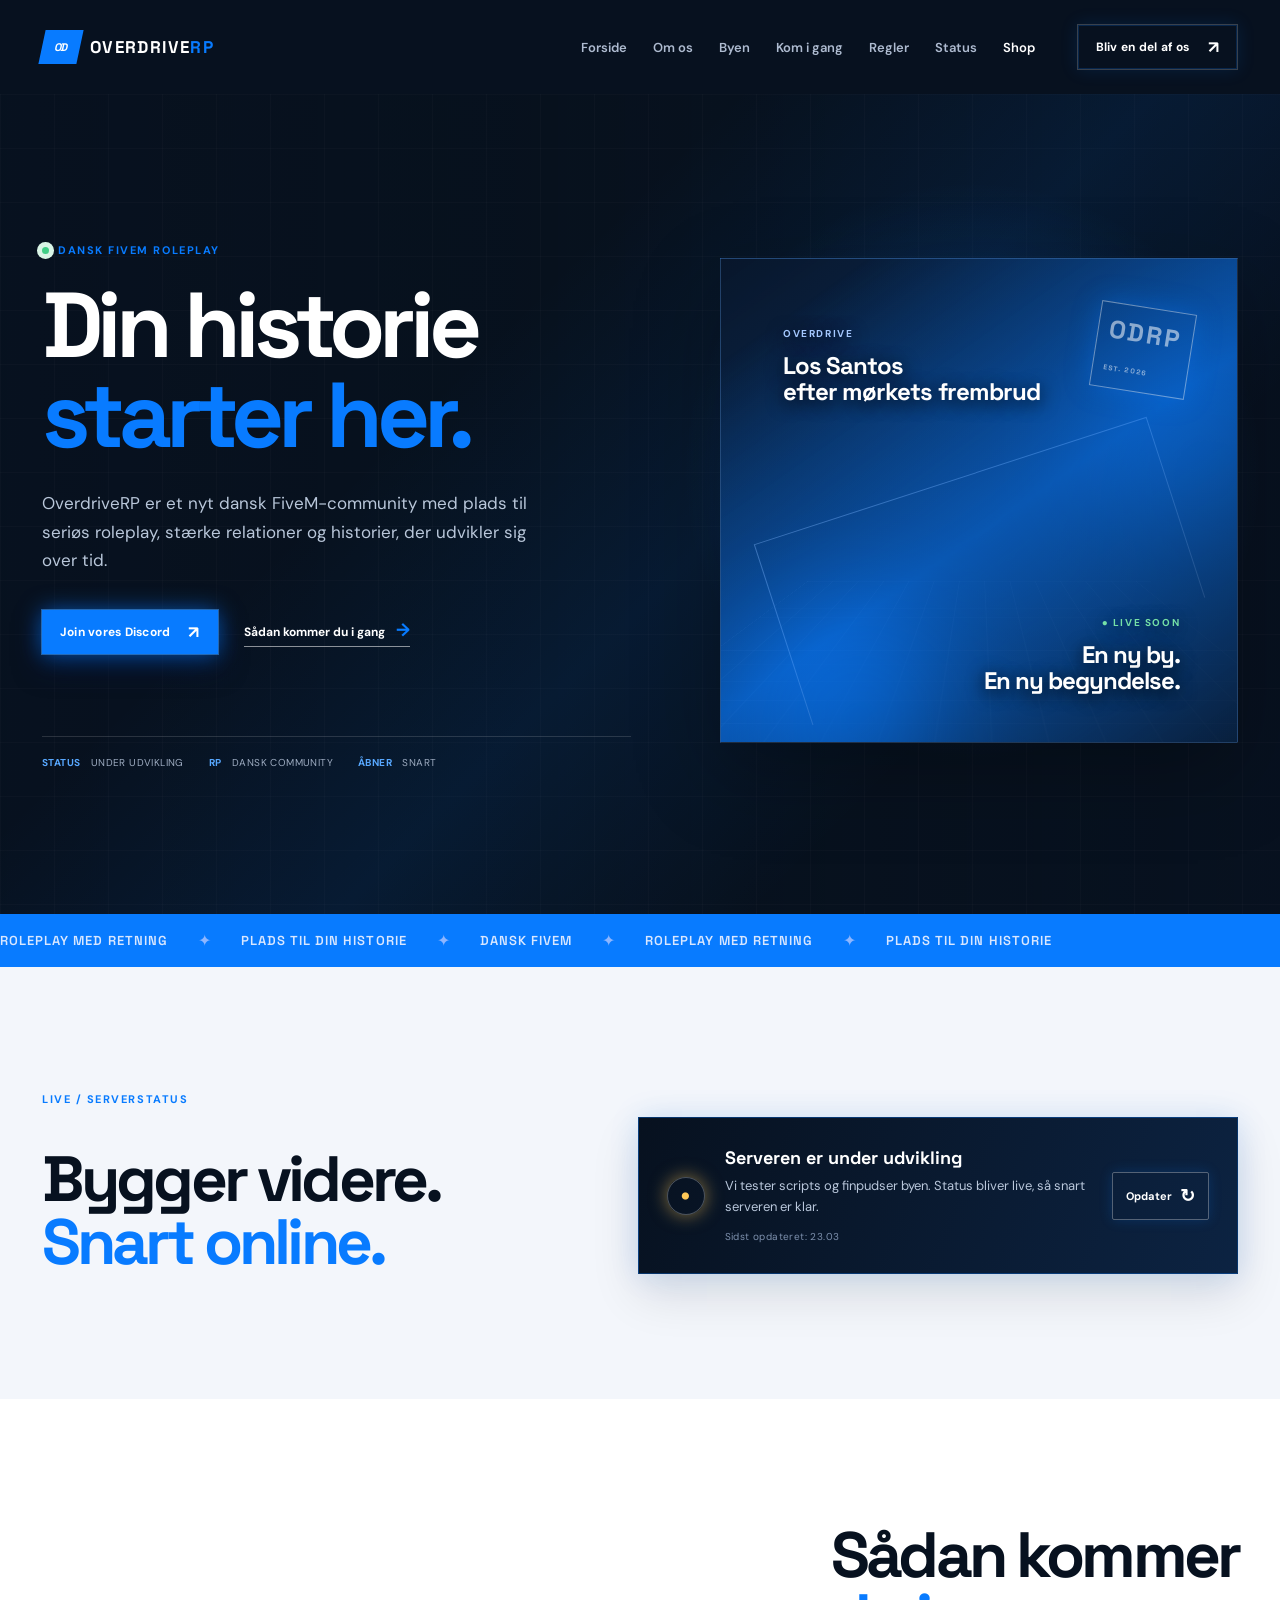
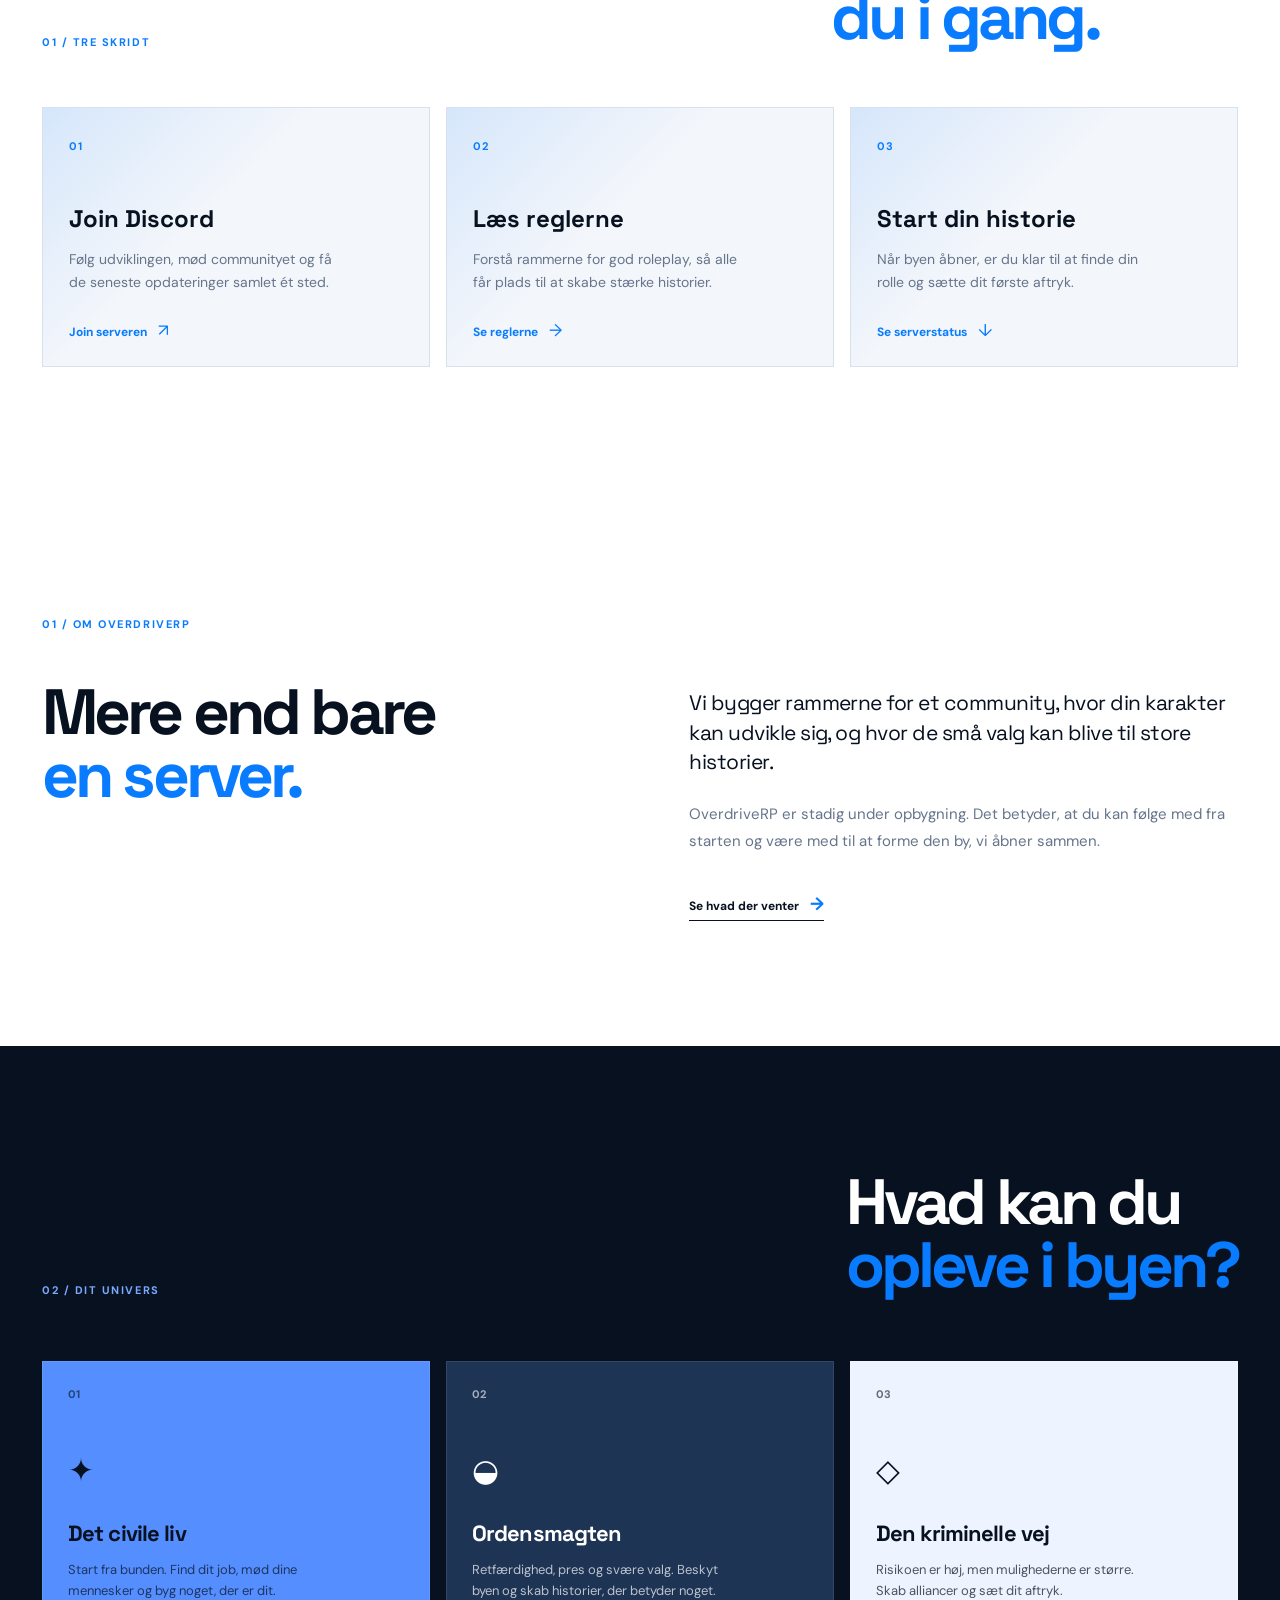
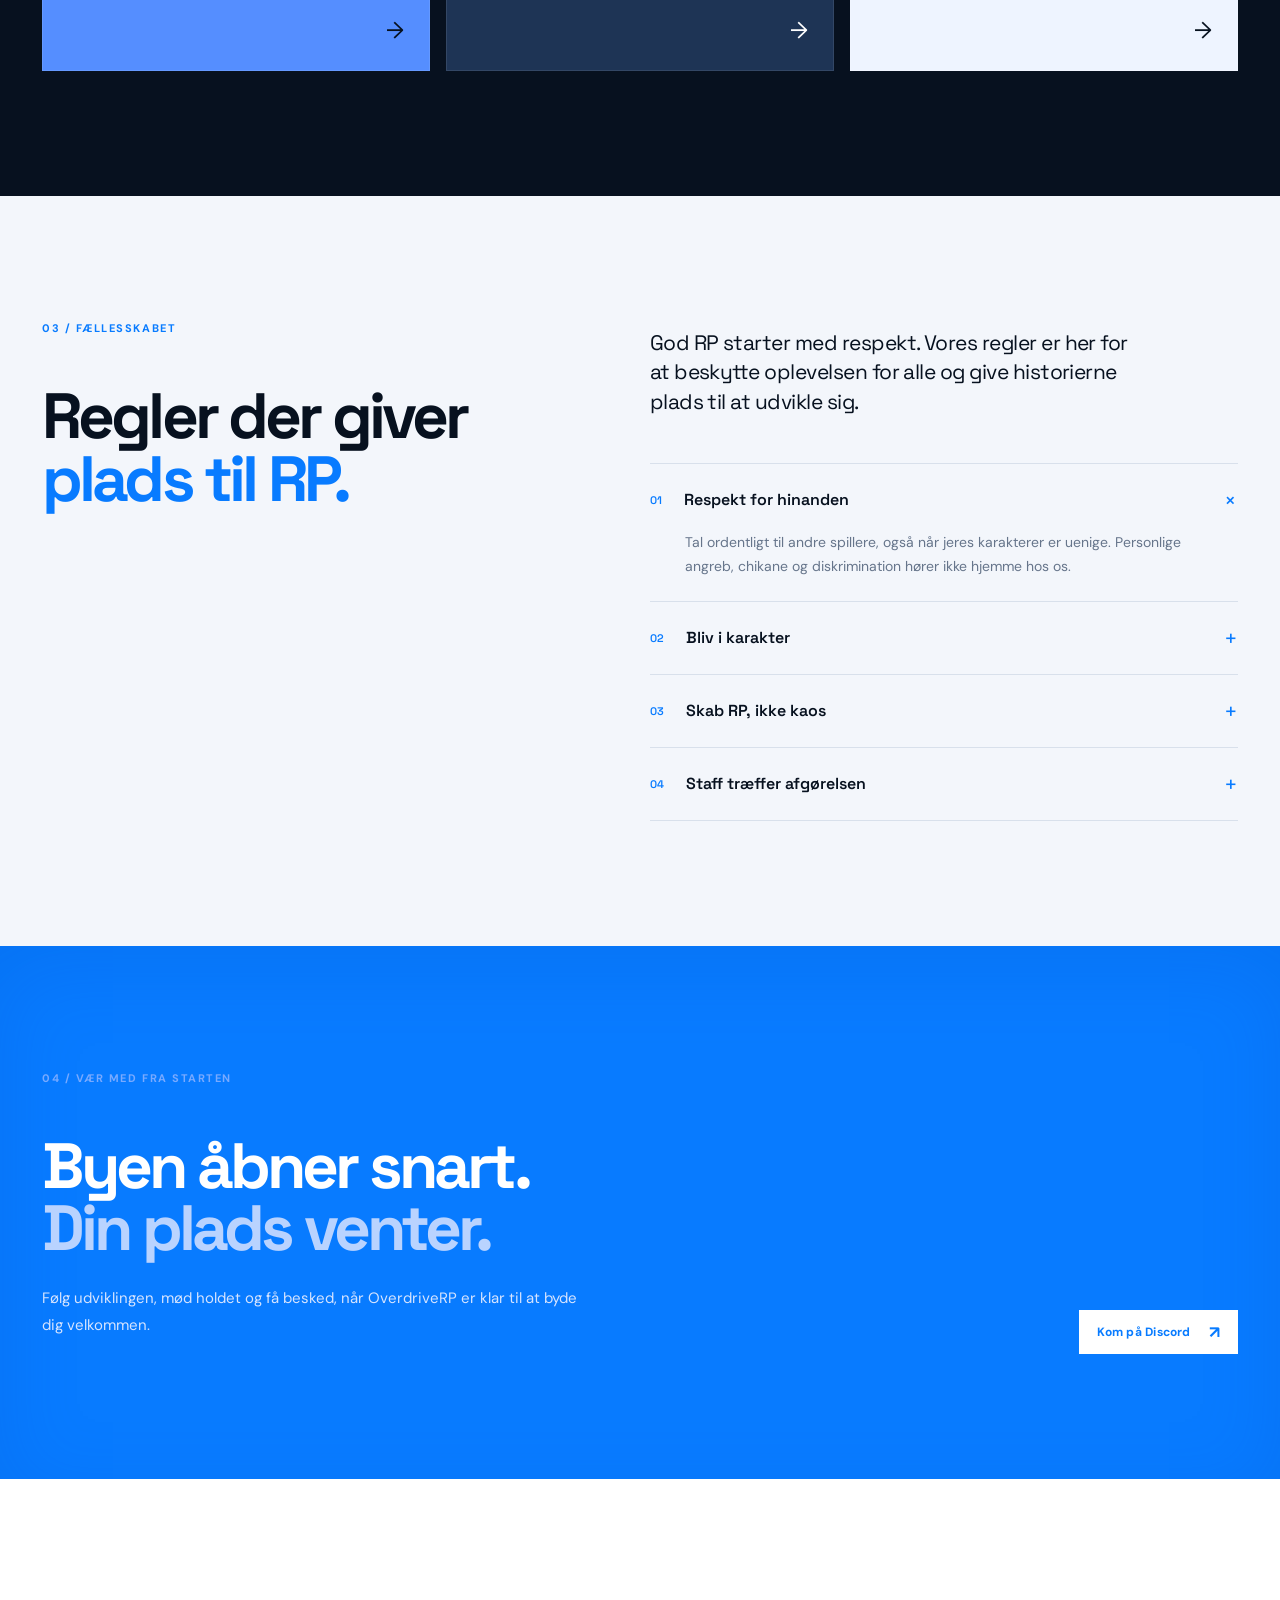
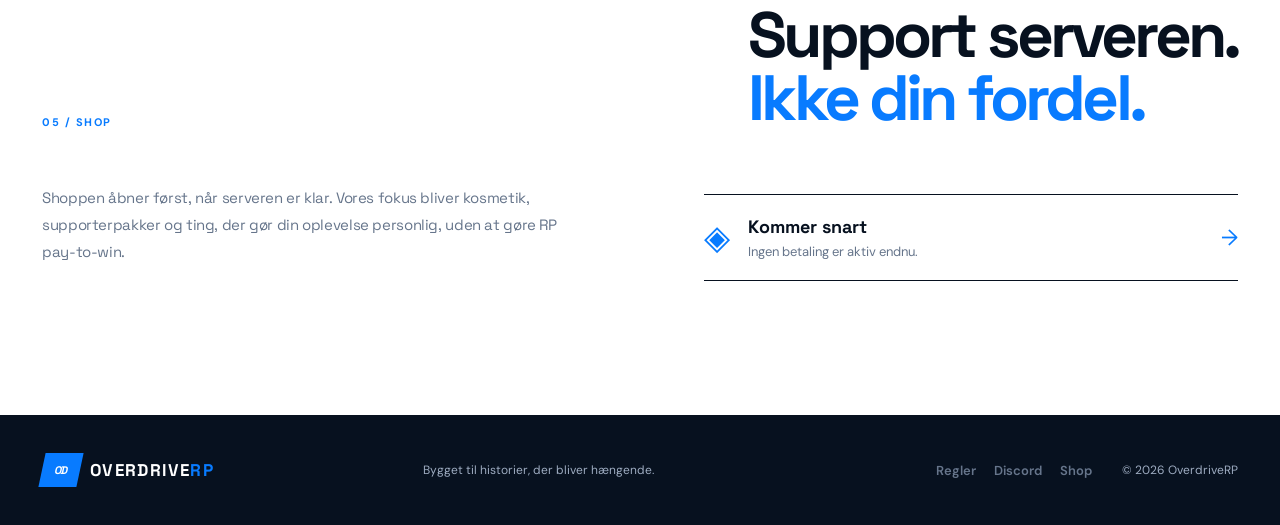
==== commit bce7533c: "Redesign OverdriveRP website and add server status" ====
--- a/index.html
+++ b/index.html
@@ -7,6 +7,7 @@
   <title>OverdriveRP | Din historie begynder her</title>
   <link rel="preconnect" href="https://fonts.googleapis.com">
   <link rel="preconnect" href="https://fonts.gstatic.com" crossorigin>
+  <link rel="preload" as="image" href="https://images.unsplash.com/photo-1519501025264-65ba15a82390?auto=format&fit=crop&w=1600&q=70">
   <link href="https://fonts.googleapis.com/css2?family=DM+Sans:wght@400;500;600;700&family=Space+Grotesk:wght@500;600;700&display=swap" rel="stylesheet">
   <link rel="stylesheet" href="styles.css">
 </head>
@@ -20,8 +21,9 @@
       <button class="menu-toggle" type="button" aria-expanded="false" aria-controls="main-nav">Menu</button>
       <nav class="nav" id="main-nav" aria-label="Hovednavigation">
         <a class="active" href="#top">Forside</a>
-        <a href="#om">Om serveren</a>
-        <a href="#univers">Universet</a>
+        <a href="#om">Om os</a>
+        <a href="#univers">Byen</a>
+        <a href="#start">Kom i gang</a>
         <a href="#regler">Regler</a>
         <a href="#status">Status</a>
         <a href="#shop">Shop</a>
@@ -32,17 +34,17 @@
     <main id="top">
       <section class="hero" aria-labelledby="hero-title">
         <div class="hero-copy reveal">
-          <p class="eyebrow"><span class="pulse-dot"></span> Under udvikling · Åbner snart</p>
-          <h1 id="hero-title">Din historie.<br><em>Dit drive.</em></h1>
-          <p class="hero-text">Et dansk FiveM-univers, hvor seriøst roleplay, levende relationer og friheden til at skabe din egen vej mødes.</p>
+          <p class="eyebrow"><span class="pulse-dot"></span> Dansk FiveM roleplay</p>
+          <h1 id="hero-title">Din historie<br><em>starter her.</em></h1>
+          <p class="hero-text">OverdriveRP er et nyt dansk FiveM-community med plads til seriøs roleplay, stærke relationer og historier, der udvikler sig over tid.</p>
           <div class="hero-actions">
-            <a class="button button-primary" href="#om">Udforsk OverdriveRP <span aria-hidden="true">↓</span></a>
-            <a class="text-link" href="#regler">Læs vores regler <span aria-hidden="true">→</span></a>
+            <a class="button button-primary" href="https://discord.gg/cZv3BkVMr" target="_blank" rel="noopener noreferrer">Join vores Discord <span aria-hidden="true">↗</span></a>
+            <a class="text-link" href="#start">Sådan kommer du i gang <span aria-hidden="true">→</span></a>
           </div>
           <div class="hero-meta">
-            <span><strong>01</strong> Dansk RP</span>
-            <span><strong>02</strong> Player-to-player</span>
-            <span><strong>03</strong> Bygget med omtanke</span>
+            <span><strong>STATUS</strong> Under udvikling</span>
+            <span><strong>RP</strong> Dansk community</span>
+            <span><strong>ÅBNER</strong> Snart</span>
           </div>
         </div>
         <div class="hero-visual reveal reveal-delay" aria-label="Illustration af OverdriveRP-universet">
@@ -76,15 +78,24 @@
         </div>
       </section>
 
+      <section class="start section reveal" id="start">
+        <div class="section-heading"><div class="section-label">01 / Tre skridt</div><h2>Sådan kommer<br><span>du i gang.</span></h2></div>
+        <div class="step-grid">
+          <article class="step-card"><span>01</span><h3>Join Discord</h3><p>Følg udviklingen, mød communityet og få de seneste opdateringer samlet ét sted.</p><a href="https://discord.gg/cZv3BkVMr" target="_blank" rel="noopener noreferrer">Join serveren <b aria-hidden="true">↗</b></a></article>
+          <article class="step-card"><span>02</span><h3>Læs reglerne</h3><p>Forstå rammerne for god roleplay, så alle får plads til at skabe stærke historier.</p><a href="#regler">Se reglerne <b aria-hidden="true">→</b></a></article>
+          <article class="step-card"><span>03</span><h3>Start din historie</h3><p>Når byen åbner, er du klar til at finde din rolle og sætte dit første aftryk.</p><a href="#status">Se serverstatus <b aria-hidden="true">↓</b></a></article>
+        </div>
+      </section>
+
       <section class="intro section reveal" id="om">
         <div class="section-label">01 / Om OverdriveRP</div>
         <div class="intro-grid">
           <div>
-            <h2>En by der føles<br><span>levende.</span></h2>
+            <h2>Mere end bare<br><span>en server.</span></h2>
           </div>
           <div class="intro-copy">
-            <p class="lead">OverdriveRP bliver skabt til spillere, der vil mere end bare at logge ind. Her handler det om de små øjeblikke, de store beslutninger og de mennesker, du møder på vejen.</p>
-            <p>Vi bygger et dansk community med plads til seriøs RP, kreativitet og plads til at være ny. Uanset om du vil starte en virksomhed, patruljere gaderne eller skrive din egen kriminelle historie, er der plads til dig.</p>
+            <p class="lead">Vi bygger rammerne for et community, hvor din karakter kan udvikle sig, og hvor de små valg kan blive til store historier.</p>
+            <p>OverdriveRP er stadig under opbygning. Det betyder, at du kan følge med fra starten og være med til at forme den by, vi åbner sammen.</p>
             <a class="text-link" href="#univers">Se hvad der venter <span aria-hidden="true">→</span></a>
           </div>
         </div>
@@ -93,7 +104,7 @@
       <section class="univers section reveal" id="univers">
         <div class="section-heading">
           <div class="section-label">02 / Dit univers</div>
-          <h2>Hvad bliver<br><span>din rolle?</span></h2>
+          <h2>Hvad kan du<br><span>opleve i byen?</span></h2>
         </div>
         <div class="role-grid">
           <article class="role-card role-blue"><div class="role-number">01</div><div class="role-icon">✦</div><h3>Det civile liv</h3><p>Start fra bunden. Find dit job, mød dine mennesker og byg noget, der er dit.</p><a href="#community" aria-label="Læs mere om det civile liv">→</a></article>
--- a/styles.css
+++ b/styles.css
@@ -1,5 +1,3 @@
-@import url('https://fonts.googleapis.com/css2?family=DM+Sans:wght@400;500;600;700&family=Space+Grotesk:wght@500;600;700&display=swap');
-
 :root { --ink: #101b2d; --blue: #2364e8; --blue-deep: #123eac; --sky: #dfeeff; --paper: #f7f9fc; --muted: #6a7485; --line: #d7dee9; --white: #fff; }
 * { box-sizing: border-box; }
 html { scroll-behavior: smooth; }
@@ -54,3 +52,28 @@
 @keyframes reveal { from { opacity: 0; transform: translateY(20px); } to { opacity: 1; transform: translateY(0); } } @keyframes ticker { from { transform: translateX(0); } to { transform: translateX(-50%); } }
 @media (max-width: 850px) { .topbar { padding: 20px 22px; }.menu-toggle { display: block; margin-left: auto; }.nav { background: var(--white); box-shadow: 0 12px 30px #101b2d1a; display: none; flex-direction: column; gap: 20px; left: 22px; padding: 22px; position: absolute; right: 22px; top: 70px; }.nav.open { display: flex; }.nav-cta { display: none; }.hero { display: block; padding: 58px 22px 70px; }.hero-visual { margin-top: 60px; min-height: 400px; }.hero-meta { flex-wrap: wrap; gap: 14px 21px; margin-top: 50px; }.section { padding: 80px 22px; }.server-status { display: block; padding-bottom: 80px; padding-top: 80px; }.status-panel { margin-top: 40px; }.intro-grid, .rules, .shop-layout { display: block; }.intro-copy, .rules-content { margin-top: 40px; }.section-heading { display: block; }.section-heading h2 { margin-top: 40px; }.role-grid { grid-template-columns: 1fr; margin-top: 42px; }.role-card { min-height: 270px; }.community-inner { align-items: start; display: block; }.community .button { margin-top: 30px; }.footer { display: block; padding: 30px 22px; }.footer p { margin: 20px 0; }.footer-links { justify-content: start; margin: 25px 0; }.footer small { display: block; text-align: left; } }
 @media (max-width: 480px) { h1 { font-size: 54px; }.hero-text { font-size: 15px; }.hero-actions { align-items: start; flex-direction: column; gap: 18px; }.visual-card strong { font-size: 19px; }.card-bottom { bottom: 9%; }.section h2 { font-size: 45px; }.lead { font-size: 18px; }.rule-list summary { font-size: 14px; gap: 12px; }.status-panel { align-items: start; flex-wrap: wrap; padding: 22px; }.status-refresh { margin-left: 58px; } }
+
+/* OverdriveRP community portal direction */
+:root { --ink: #07111f; --blue: #087bff; --blue-deep: #0054c7; --sky: #e5f1ff; --paper: #f3f6fb; --muted: #66758b; --line: #d8e0eb; }
+body { background: var(--paper); }
+.topbar { background: var(--ink); color: var(--white); margin: 0; max-width: none; padding-left: max(42px, calc((100% - 1236px) / 2)); padding-right: max(42px, calc((100% - 1236px) / 2)); }
+.topbar .nav a, .topbar .menu-toggle { color: #aebbd0; }.topbar .nav a:hover, .topbar .nav a.active { color: var(--white); }.topbar .nav-cta { border-color: #ffffff33; }.topbar .brand-name { color: var(--white); }
+.hero { background: var(--ink); color: var(--white); gap: 7vw; max-width: none; min-height: 700px; padding-left: max(42px, calc((100% - 1236px) / 2)); padding-right: max(42px, calc((100% - 1236px) / 2)); position: relative; }.hero:before { background-image: linear-gradient(#ffffff0a 1px, transparent 1px), linear-gradient(90deg, #ffffff0a 1px, transparent 1px); background-size: 54px 54px; content: ''; inset: 0; opacity: .5; pointer-events: none; position: absolute; }.hero-copy, .hero-visual { position: relative; z-index: 1; }.hero-copy { padding: 50px 0; }.hero h1 { font-size: clamp(58px, 7.2vw, 100px); }.hero-text { color: #b9c7da; }.hero-meta { border-color: #ffffff24; }.hero-meta span { color: #9eacc1; }.hero-meta strong { color: #58a8ff; }.hero .text-link { border-color: #ffffff88; }.hero-visual { align-self: center; border: 1px solid #ffffff18; box-shadow: 0 30px 80px #00000040; }
+.server-status { background: var(--paper); max-width: none; padding-left: max(42px, calc((100% - 1236px) / 2)); padding-right: max(42px, calc((100% - 1236px) / 2)); }.status-panel { box-shadow: 0 20px 45px #07111f1f; }.status-refresh { border-radius: 2px; }
+.start { background: var(--white); max-width: none; padding-left: max(42px, calc((100% - 1236px) / 2)); padding-right: max(42px, calc((100% - 1236px) / 2)); }.start .section-heading { align-items: end; }.step-grid { display: grid; gap: 16px; grid-template-columns: repeat(3, 1fr); margin-top: 58px; }.step-card { background: var(--paper); border: 1px solid var(--line); min-height: 260px; padding: 26px; position: relative; transition: border-color .2s ease, box-shadow .2s ease, transform .2s ease; }.step-card:hover { border-color: var(--blue); box-shadow: 0 18px 35px #07111f14; transform: translateY(-4px); }.step-card > span { color: var(--blue); font-size: 11px; font-weight: 700; letter-spacing: .12em; }.step-card h3 { font-size: 24px; margin: 48px 0 12px; }.step-card p { color: var(--muted); font-size: 14px; line-height: 1.65; max-width: 270px; }.step-card a { bottom: 25px; color: var(--blue); font-size: 12px; font-weight: 700; left: 26px; position: absolute; }.step-card a b { font-size: 17px; font-weight: 400; margin-left: 8px; }
+.intro { background: var(--white); }.univers { background: var(--ink); }.univers .role-card { border: 1px solid #ffffff18; }.role-card { transition: transform .2s ease, box-shadow .2s ease; }.role-card:hover { box-shadow: 0 20px 35px #00000033; transform: translateY(-5px); }.rules { background: var(--paper); }.community { background: var(--blue); }.shop { background: var(--white); }.footer { background: var(--ink); border-top: 0; color: var(--white); margin: 0; max-width: none; padding-left: max(42px, calc((100% - 1236px) / 2)); padding-right: max(42px, calc((100% - 1236px) / 2)); }.footer p, .footer small { color: #9eacc1; }
+@media (max-width: 850px) { .topbar { padding-left: 22px; padding-right: 22px; }.nav { background: var(--ink); }.hero { padding-left: 22px; padding-right: 22px; }.hero-copy { padding-top: 15px; }.start, .server-status { padding-left: 22px; padding-right: 22px; }.step-grid { grid-template-columns: 1fr; margin-top: 42px; }.step-card { min-height: 220px; }.footer { padding-left: 22px; padding-right: 22px; } }
+
+/* Cinematic hero treatment */
+.hero { background-image: linear-gradient(90deg, #07111ff2 0%, #07111dcc 42%, #07111f73 100%), url('https://images.unsplash.com/photo-1519501025264-65ba15a82390?auto=format&fit=crop&w=1600&q=70'); background-position: center; background-size: cover; }
+.hero:after { background: radial-gradient(circle at 76% 46%, #087bff4d 0, transparent 27%), linear-gradient(135deg, transparent 35%, #087bff18 55%, transparent 75%); content: ''; inset: 0; pointer-events: none; position: absolute; }
+.hero-visual { background-image: linear-gradient(145deg, #061326d9, #087bff66), url('https://images.unsplash.com/photo-1519501025264-65ba15a82390?auto=format&fit=crop&w=1600&q=70'); background-position: center; background-size: cover; }
+.hero-visual:after { background: linear-gradient(145deg, transparent 12%, #087bff80 54%, #07111fbd 100%); }.visual-grid { opacity: .55; }.city-glow { filter: blur(55px); }.visual-card { text-shadow: 0 3px 18px #000; }.visual-stamp { box-shadow: 0 0 28px #087bff55; }
+.button-primary { box-shadow: 0 0 0 1px #48a4ff80, 0 0 22px #087bff99, 0 12px 28px #001c4d99; }.button-primary:hover { box-shadow: 0 0 0 1px #a8d7ff, 0 0 34px #087bffcc, 0 16px 34px #001c4db3; }
+.nav-cta { box-shadow: inset 0 0 0 1px #087bff33, 0 0 18px #087bff22; transition: background .2s ease, box-shadow .2s ease, border-color .2s ease; }.nav-cta:hover { background: #087bff1c; border-color: #58a8ff; box-shadow: 0 0 24px #087bff66; }
+.status-panel { background: linear-gradient(115deg, #07111f, #0c2342); border: 1px solid #087bff55; box-shadow: 0 0 28px #087bff22, 0 20px 45px #07111f1f; }.status-icon-pending { box-shadow: 0 0 18px #ffc85788; }.status-refresh { box-shadow: 0 0 13px #087bff33; }.status-refresh:hover { box-shadow: 0 0 20px #087bff99; }
+.step-card { overflow: hidden; }.step-card:before { background: linear-gradient(135deg, #087bff20, transparent 42%); content: ''; inset: 0; pointer-events: none; position: absolute; }.step-card > * { position: relative; z-index: 1; }.step-card:hover { box-shadow: 0 0 24px #087bff2b, 0 18px 35px #07111f14; }
+.community { box-shadow: inset 0 20px 80px #0054c733; }.ticker { box-shadow: 0 0 22px #087bff88; }
+@media (prefers-reduced-motion: no-preference) { .button-primary { animation: button-pulse 3.5s ease-in-out infinite; }.hero-visual { animation: visual-float 7s ease-in-out infinite; } }
+@keyframes button-pulse { 0%, 100% { box-shadow: 0 0 0 1px #48a4ff80, 0 0 22px #087bff99, 0 12px 28px #001c4d99; } 50% { box-shadow: 0 0 0 1px #9fd3ff, 0 0 34px #087bffcc, 0 12px 32px #001c4db3; } }
+@keyframes visual-float { 0%, 100% { transform: translateY(0); } 50% { transform: translateY(-7px); } }
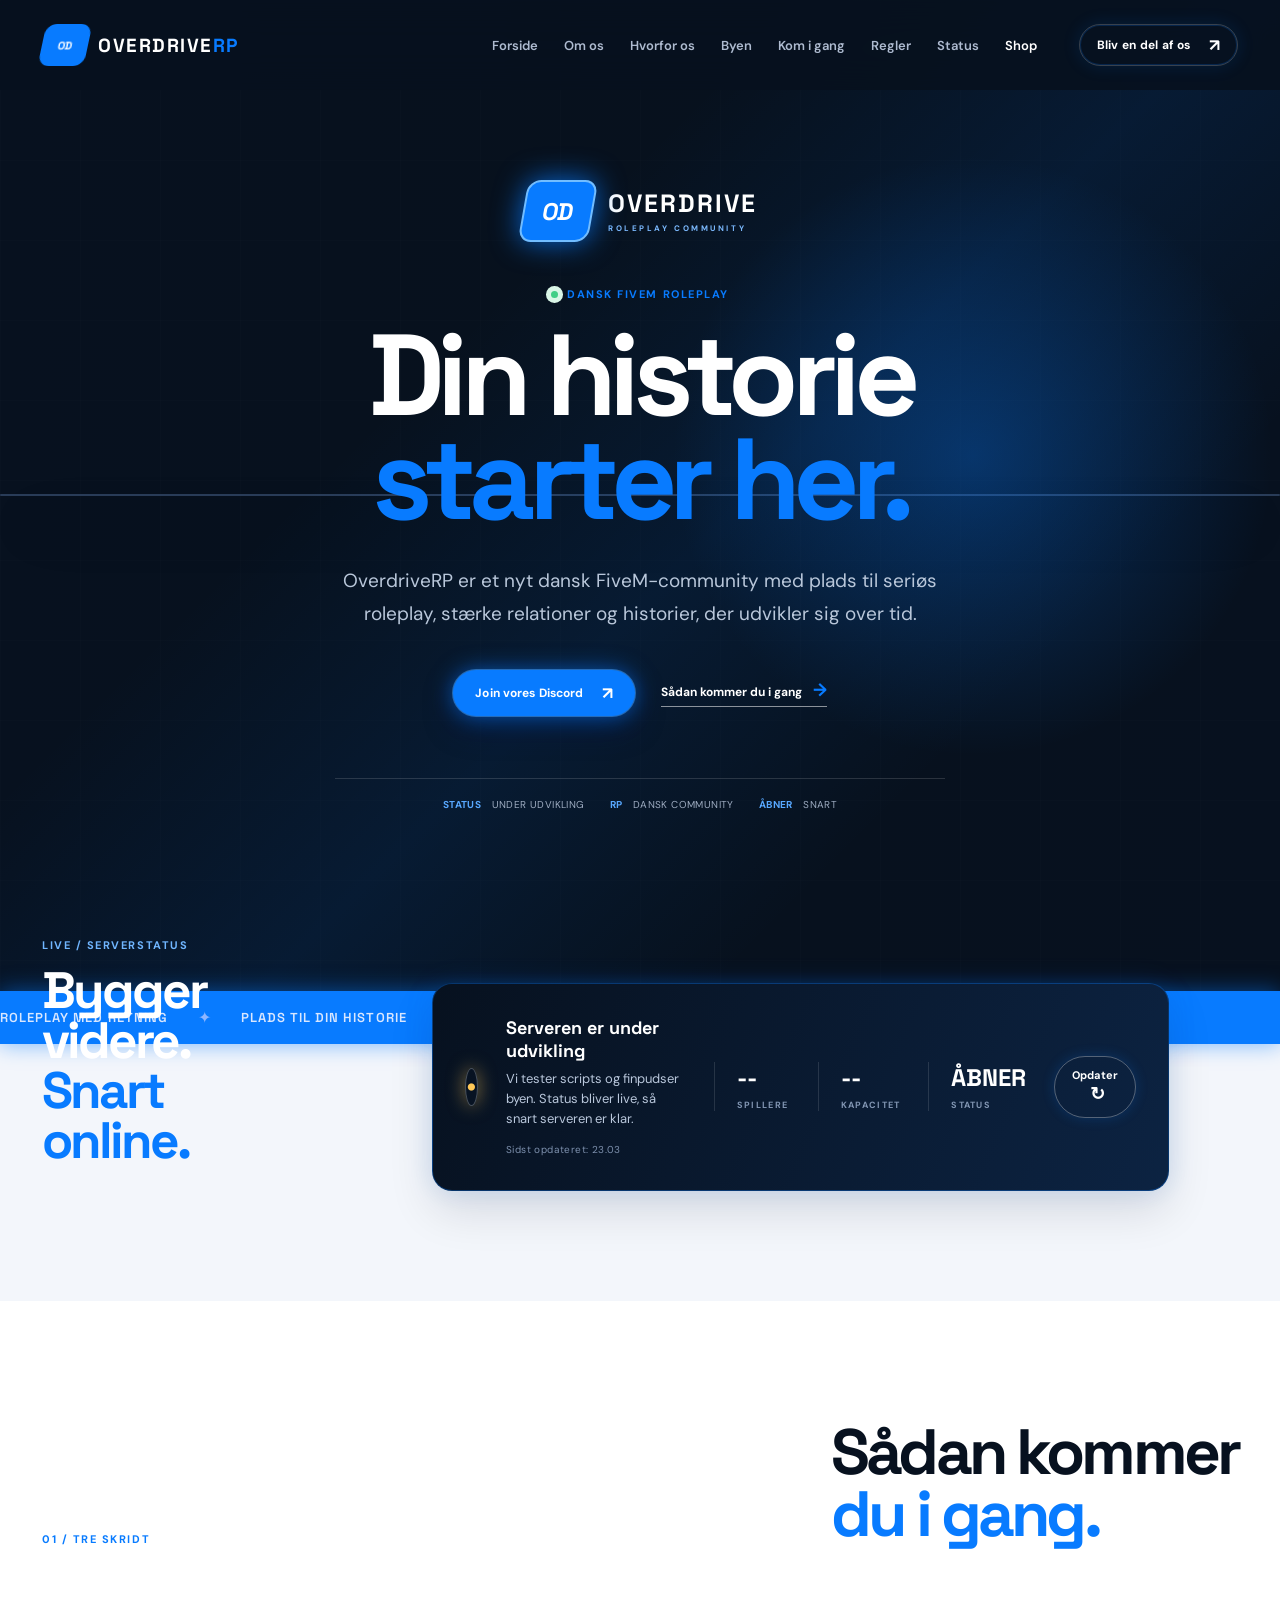
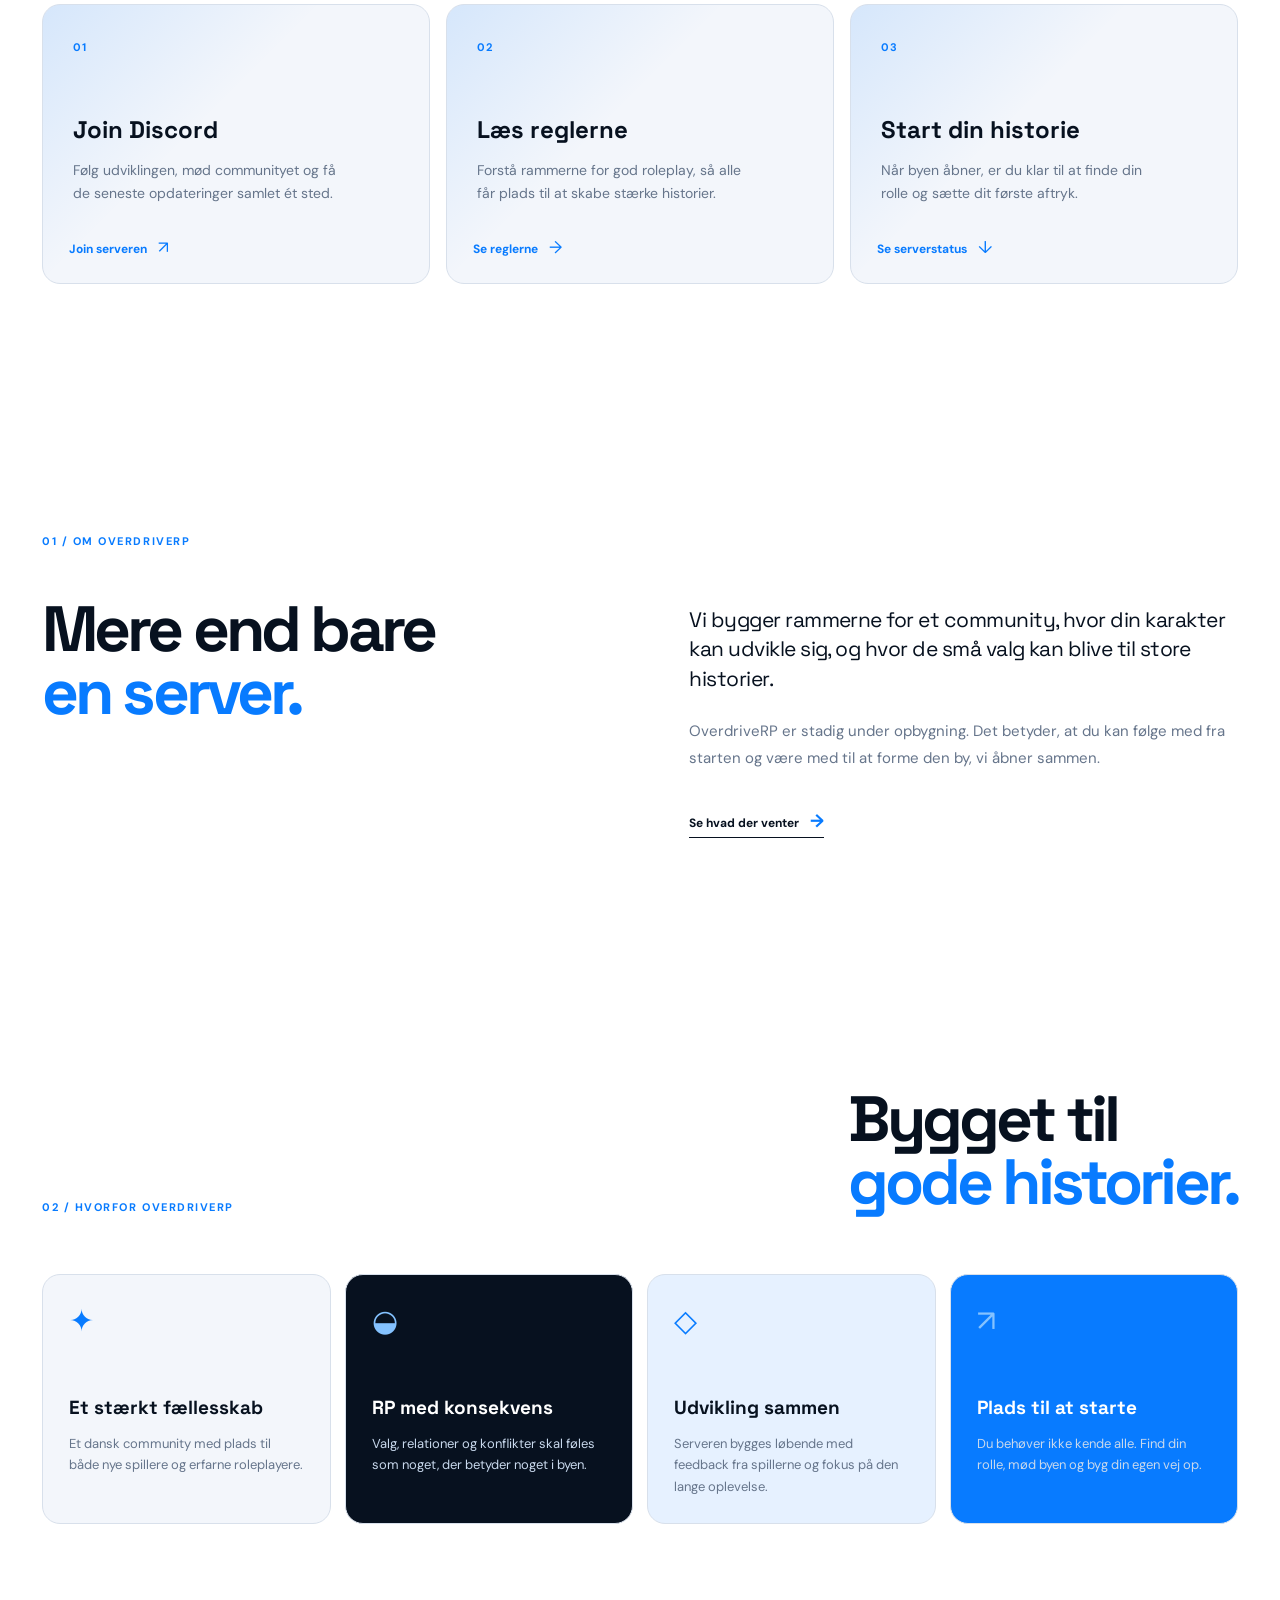
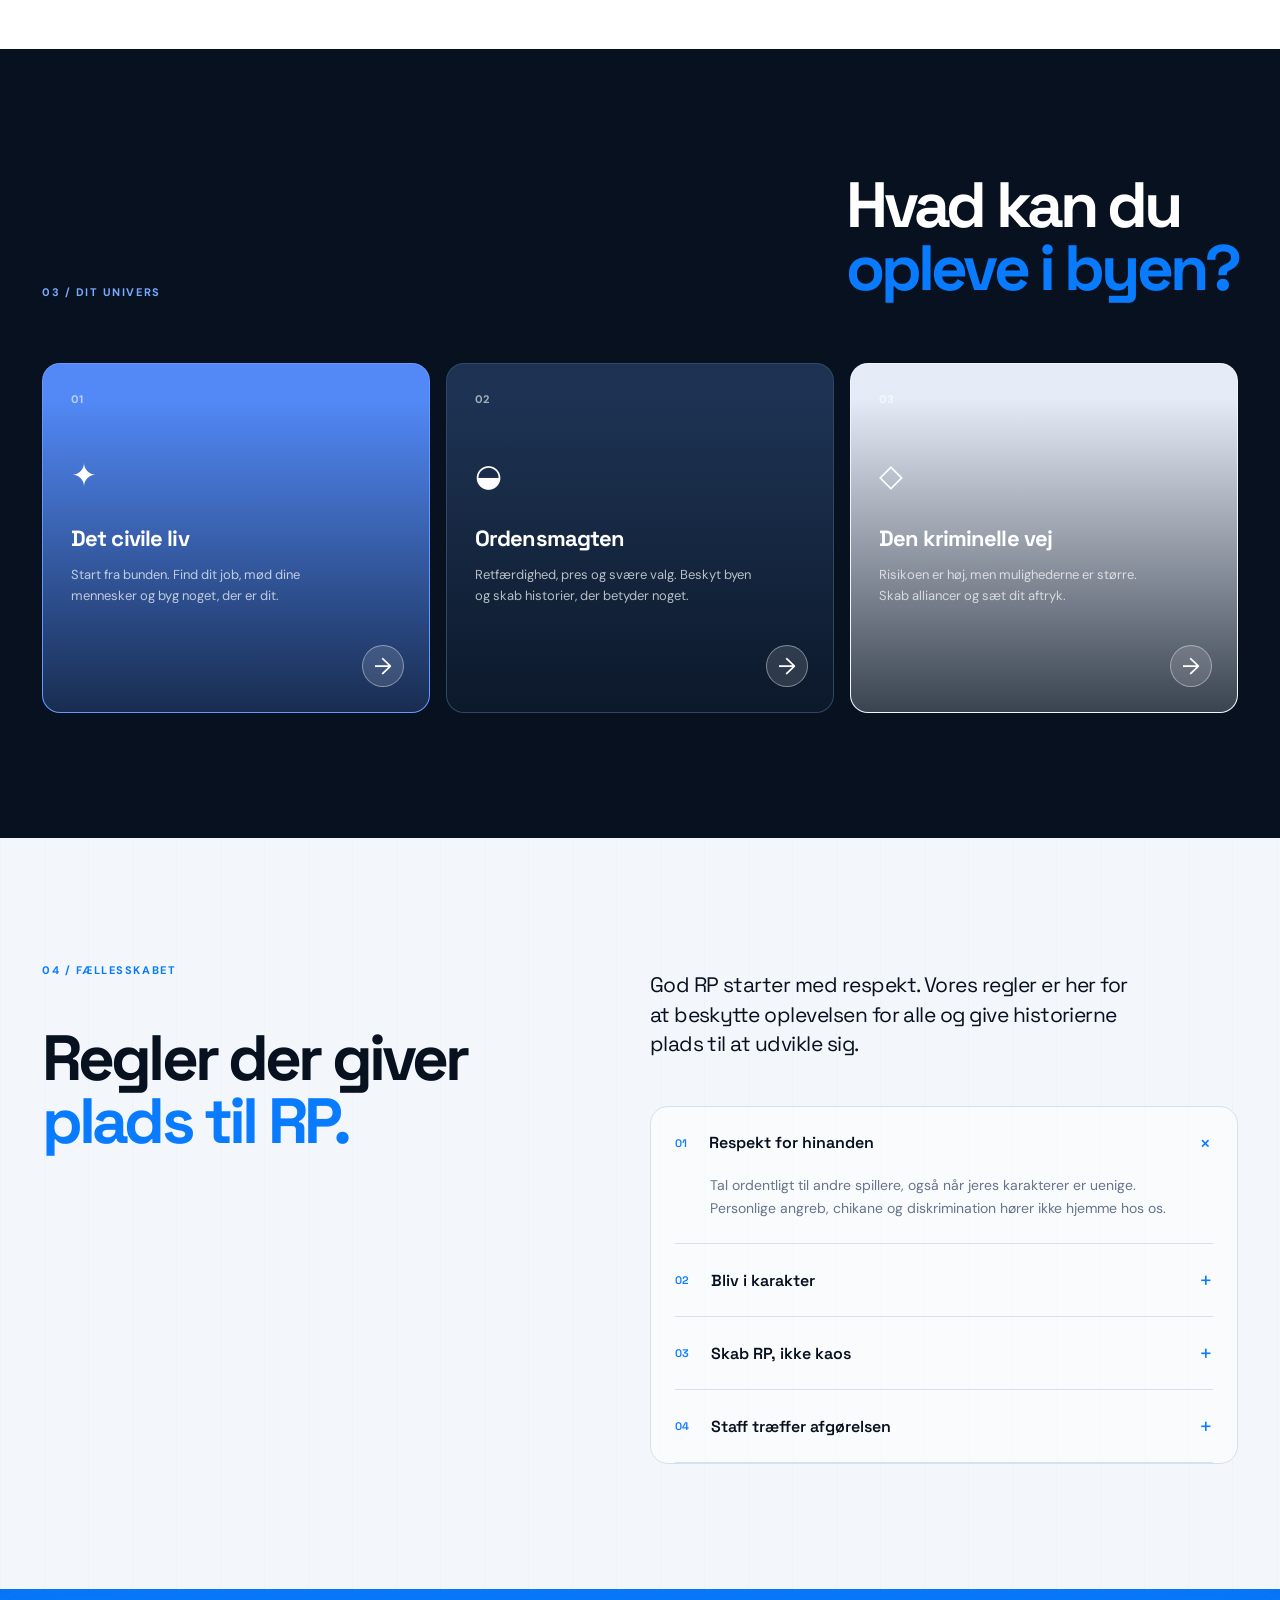
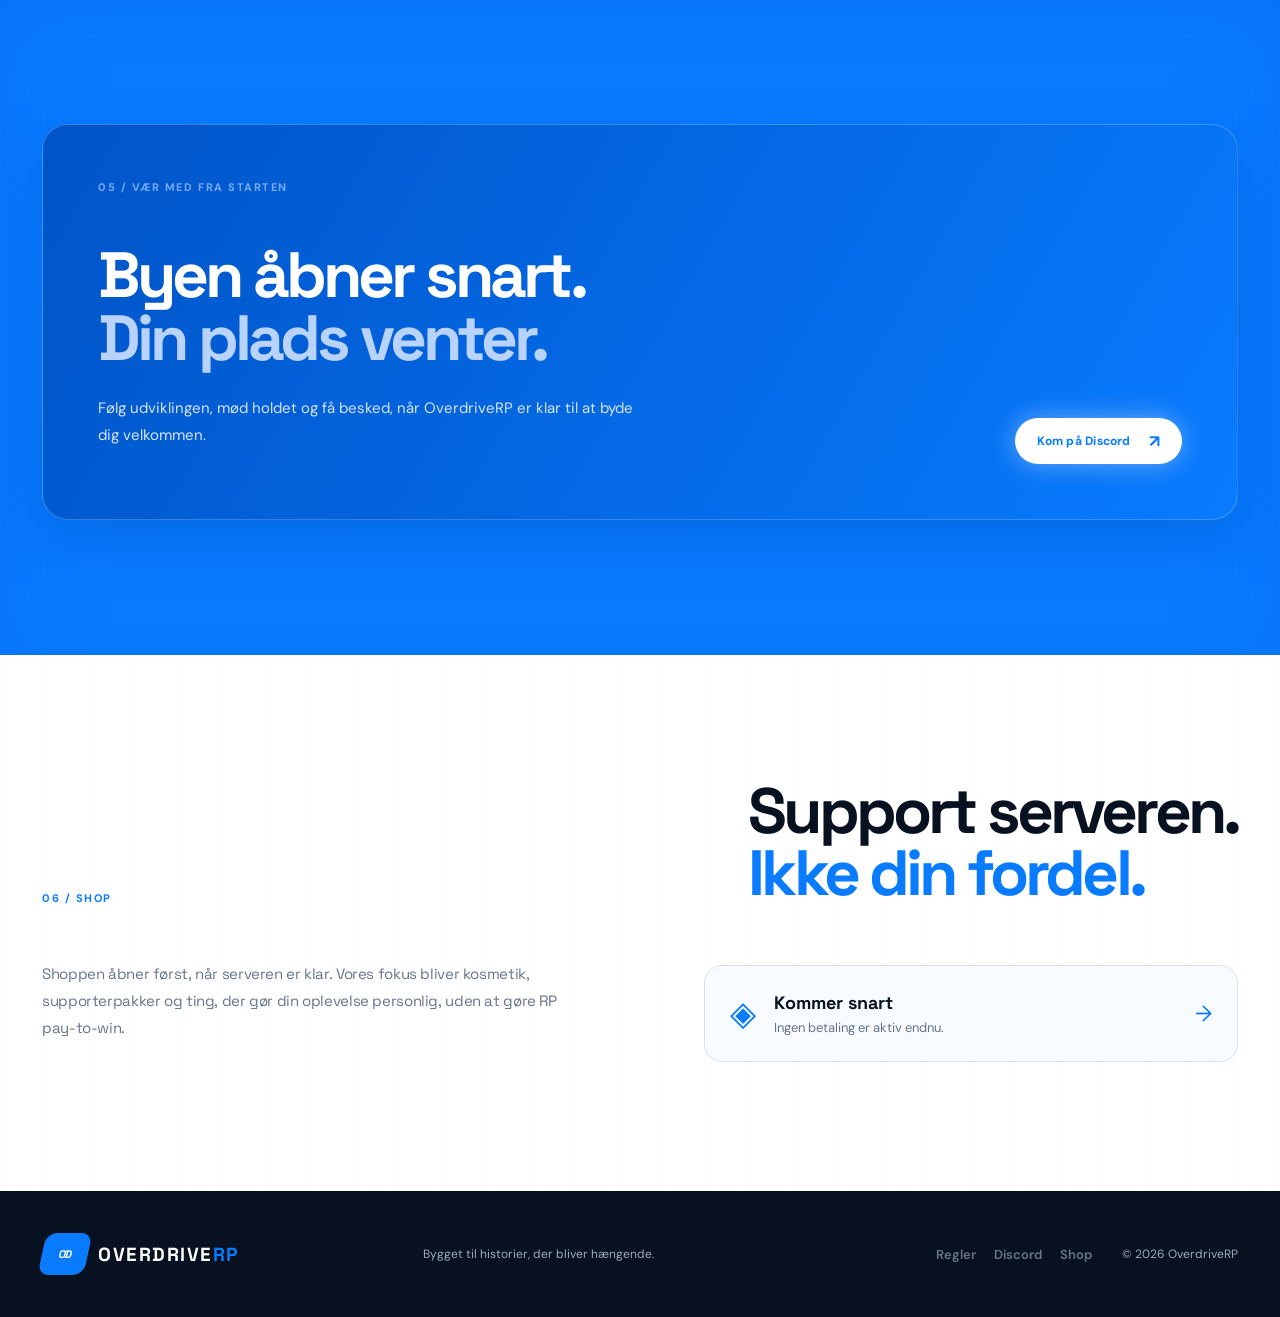
==== commit 33087b8a: "Rebuild OverdriveRP community landing page" ====
--- a/index.html
+++ b/index.html
@@ -22,6 +22,7 @@
       <nav class="nav" id="main-nav" aria-label="Hovednavigation">
         <a class="active" href="#top">Forside</a>
         <a href="#om">Om os</a>
+        <a href="#why">Hvorfor os</a>
         <a href="#univers">Byen</a>
         <a href="#start">Kom i gang</a>
         <a href="#regler">Regler</a>
@@ -34,6 +35,10 @@
     <main id="top">
       <section class="hero" aria-labelledby="hero-title">
         <div class="hero-copy reveal">
+          <div class="hero-lockup" aria-label="OverdriveRP logo">
+            <span class="lockup-mark">OD</span>
+            <span class="lockup-wordmark">OVERDRIVE<small>ROLEPLAY COMMUNITY</small></span>
+          </div>
           <p class="eyebrow"><span class="pulse-dot"></span> Dansk FiveM roleplay</p>
           <h1 id="hero-title">Din historie<br><em>starter her.</em></h1>
           <p class="hero-text">OverdriveRP er et nyt dansk FiveM-community med plads til seriøs roleplay, stærke relationer og historier, der udvikler sig over tid.</p>
@@ -74,6 +79,11 @@
             <p data-server-message>Vi tester scripts og finpudser byen. Status bliver live, så snart serveren er klar.</p>
             <small data-server-updated>Sidst opdateret: endnu ikke tilsluttet</small>
           </div>
+          <div class="status-metrics" aria-label="Servermålinger">
+            <div><strong data-server-players>--</strong><span>SPILLERE</span></div>
+            <div><strong>--</strong><span>KAPACITET</span></div>
+            <div><strong>ÅBNER</strong><span>STATUS</span></div>
+          </div>
           <button class="status-refresh" type="button" data-status-refresh aria-label="Opdater serverstatus">Opdater <span aria-hidden="true">↻</span></button>
         </div>
       </section>
@@ -101,9 +111,19 @@
         </div>
       </section>
 
+      <section class="why section reveal" id="why">
+        <div class="section-heading"><div class="section-label">02 / Hvorfor OverdriveRP</div><h2>Bygget til<br><span>gode historier.</span></h2></div>
+        <div class="why-grid">
+          <article class="why-card"><span class="why-icon">✦</span><strong>Et stærkt fællesskab</strong><p>Et dansk community med plads til både nye spillere og erfarne roleplayere.</p></article>
+          <article class="why-card"><span class="why-icon">◒</span><strong>RP med konsekvens</strong><p>Valg, relationer og konflikter skal føles som noget, der betyder noget i byen.</p></article>
+          <article class="why-card"><span class="why-icon">◇</span><strong>Udvikling sammen</strong><p>Serveren bygges løbende med feedback fra spillerne og fokus på den lange oplevelse.</p></article>
+          <article class="why-card"><span class="why-icon">↗</span><strong>Plads til at starte</strong><p>Du behøver ikke kende alle. Find din rolle, mød byen og byg din egen vej op.</p></article>
+        </div>
+      </section>
+
       <section class="univers section reveal" id="univers">
         <div class="section-heading">
-          <div class="section-label">02 / Dit univers</div>
+          <div class="section-label">03 / Dit univers</div>
           <h2>Hvad kan du<br><span>opleve i byen?</span></h2>
         </div>
         <div class="role-grid">
@@ -114,7 +134,7 @@
       </section>
 
       <section class="rules section reveal" id="regler">
-        <div class="rules-heading"><div class="section-label">03 / Fællesskabet</div><h2>Regler der giver<br><span>plads til RP.</span></h2></div>
+        <div class="rules-heading"><div class="section-label">04 / Fællesskabet</div><h2>Regler der giver<br><span>plads til RP.</span></h2></div>
         <div class="rules-content">
           <p class="lead">God RP starter med respekt. Vores regler er her for at beskytte oplevelsen for alle og give historierne plads til at udvikle sig.</p>
           <div class="rule-list">
@@ -128,13 +148,13 @@
 
       <section class="community section reveal" id="community">
         <div class="community-inner">
-          <div><div class="section-label">04 / Vær med fra starten</div><h2>Byen åbner snart.<br><span>Din plads venter.</span></h2><p>Følg udviklingen, mød holdet og få besked, når OverdriveRP er klar til at byde dig velkommen.</p></div>
+          <div><div class="section-label">05 / Vær med fra starten</div><h2>Byen åbner snart.<br><span>Din plads venter.</span></h2><p>Følg udviklingen, mød holdet og få besked, når OverdriveRP er klar til at byde dig velkommen.</p></div>
           <a class="button button-light" href="https://discord.gg/cZv3BkVMr" target="_blank" rel="noopener noreferrer">Kom på Discord <span aria-hidden="true">↗</span></a>
         </div>
       </section>
 
       <section class="shop section reveal" id="shop">
-        <div class="section-heading"><div class="section-label">05 / Shop</div><h2>Support serveren.<br><span>Ikke din fordel.</span></h2></div>
+        <div class="section-heading"><div class="section-label">06 / Shop</div><h2>Support serveren.<br><span>Ikke din fordel.</span></h2></div>
         <div class="shop-layout"><p class="lead">Shoppen åbner først, når serveren er klar. Vores fokus bliver kosmetik, supporterpakker og ting, der gør din oplevelse personlig, uden at gøre RP pay-to-win.</p><div class="shop-note"><span class="shop-icon">◈</span><div><strong>Kommer snart</strong><p>Ingen betaling er aktiv endnu.</p></div><span class="arrow">→</span></div></div>
       </section>
     </main>
--- a/styles.css
+++ b/styles.css
@@ -77,3 +77,25 @@
 @media (prefers-reduced-motion: no-preference) { .button-primary { animation: button-pulse 3.5s ease-in-out infinite; }.hero-visual { animation: visual-float 7s ease-in-out infinite; } }
 @keyframes button-pulse { 0%, 100% { box-shadow: 0 0 0 1px #48a4ff80, 0 0 22px #087bff99, 0 12px 28px #001c4d99; } 50% { box-shadow: 0 0 0 1px #9fd3ff, 0 0 34px #087bffcc, 0 12px 32px #001c4db3; } }
 @keyframes visual-float { 0%, 100% { transform: translateY(0); } 50% { transform: translateY(-7px); } }
+
+/* Refined community UI */
+.topbar { position: sticky; top: 0; background: #07111fe6; backdrop-filter: blur(18px); }
+.nav-cta, .button { border-radius: 999px; }.nav-cta { padding: 12px 17px; }.button { padding: 15px 22px; }.button-primary { letter-spacing: .01em; }
+.hero { min-height: 760px; padding-bottom: 110px; padding-top: 105px; }.hero-visual { border-radius: 26px; min-height: 520px; }.hero-visual:before { border: 1px solid #ffffff20; border-radius: 26px; content: ''; inset: 12px; pointer-events: none; position: absolute; z-index: 2; }
+.status-panel { border-radius: 20px; min-height: 175px; padding: 32px; }.status-refresh { border-radius: 999px; padding: 11px 17px; }
+.step-card, .role-card { border-radius: 18px; }.step-card { min-height: 280px; padding: 30px; }.step-card h3 { margin-top: 58px; }.role-card { background-position: center; background-size: cover; min-height: 350px; overflow: hidden; padding: 28px; }.role-card:before { background: linear-gradient(180deg, #07111f0a 10%, #07111fc7 100%); content: ''; inset: 0; position: absolute; }.role-card > * { position: relative; z-index: 1; }.role-blue { background-image: url('https://images.unsplash.com/photo-1492144534655-ae79c964c9d7?auto=format&fit=crop&w=900&q=70'); color: var(--white); }.role-dark { background-image: url('https://images.unsplash.com/photo-1580137189272-c9379f8864fd?auto=format&fit=crop&w=900&q=70'); }.role-light { background-image: url('https://images.unsplash.com/photo-1519003722824-194d4455a60c?auto=format&fit=crop&w=900&q=70'); color: var(--white); }.role-card p { max-width: 290px; }.role-card a { background: #ffffff22; border: 1px solid #ffffff66; border-radius: 50%; bottom: 25px; display: grid; height: 42px; place-items: center; right: 25px; transition: background .2s ease, transform .2s ease; width: 42px; }.role-card a:hover { background: var(--blue); transform: translateX(3px); }
+.rules, .shop { position: relative; }.rules:before, .shop:before { background: linear-gradient(90deg, #087bff0d 1px, transparent 1px); background-size: 44px 44px; content: ''; inset: 0; opacity: .5; pointer-events: none; position: absolute; }.rules > *, .shop > * { position: relative; z-index: 1; }.rule-list { background: #ffffff99; border: 1px solid var(--line); border-radius: 18px; padding: 0 24px; }.shop-note { background: #f8fbff; border: 1px solid var(--line); border-radius: 18px; padding: 25px; }
+.community { padding-bottom: 135px; padding-top: 135px; }.community-inner { background: linear-gradient(120deg, #0054c7, #087bff); border: 1px solid #ffffff38; border-radius: 26px; box-shadow: 0 22px 55px #0054c766; padding: 55px; }.button-light { box-shadow: 0 0 26px #ffffff66; }.footer { padding-bottom: 42px; padding-top: 42px; }
+@media (max-width: 850px) { .hero { min-height: auto; padding-bottom: 80px; padding-top: 70px; }.hero-visual { border-radius: 20px; min-height: 430px; }.hero-visual:before { border-radius: 20px; }.community-inner { padding: 32px 24px; }.role-card { min-height: 300px; }.rule-list { padding: 0 17px; } }
+
+/* Full-bleed landing hero and live dashboard */
+.topbar { left: 0; position: absolute; right: 0; top: 0; z-index: 10; }
+.brand-mark { border-radius: 11px; height: 42px; width: 46px; }.brand-name { font-size: 19px; }
+.hero { align-items: center; display: flex; justify-content: center; min-height: 880px; padding-bottom: 180px; padding-top: 180px; text-align: center; }.hero-copy { max-width: 850px; padding: 0; position: relative; z-index: 2; }.hero .eyebrow { justify-content: center; }.hero h1 { font-size: clamp(68px, 9vw, 132px); line-height: .9; margin-bottom: 34px; }.hero-text { font-size: 19px; margin-left: auto; margin-right: auto; max-width: 610px; }.hero-actions { justify-content: center; margin-top: 40px; }.hero-meta { justify-content: center; margin-top: 62px; }.hero-visual { inset: 0; min-height: 0; pointer-events: none; position: absolute; z-index: 0; }.hero-visual:before { display: none; }.hero-visual:after { background: linear-gradient(180deg, #07111f33, #07111f4d 40%, #07111fe6 100%); }.visual-grid, .city-glow, .road-line, .visual-card, .visual-stamp { opacity: 0; }.hero:before { background-image: linear-gradient(#ffffff0a 1px, transparent 1px), linear-gradient(90deg, #ffffff0a 1px, transparent 1px); background-size: 80px 80px; opacity: .25; }
+.ticker { position: relative; z-index: 3; }.server-status { background: transparent; margin: -106px auto 0; max-width: 1240px; padding: 0 22px 110px; position: relative; z-index: 4; }.status-heading { margin-bottom: 24px; }.status-heading .section-label { color: #70b6ff; }.status-heading h2 { color: var(--white); font-size: clamp(34px, 4vw, 54px); margin-top: 14px; }.status-panel { display: grid; grid-template-columns: auto minmax(180px, 1fr) auto auto; gap: 28px; min-height: 158px; }.status-metrics { align-items: stretch; display: flex; gap: 28px; }.status-metrics div { border-left: 1px solid #ffffff1f; display: flex; flex-direction: column; justify-content: center; min-width: 76px; padding-left: 22px; }.status-metrics strong { color: var(--white); font-family: 'Space Grotesk', sans-serif; font-size: 24px; }.status-metrics span { color: #8296b3; font-size: 9px; font-weight: 700; letter-spacing: .14em; margin-top: 6px; }.start { padding-top: 120px; }
+@media (max-width: 850px) { .hero { min-height: 780px; padding-bottom: 135px; padding-top: 155px; }.hero h1 { font-size: clamp(58px, 15vw, 88px); }.hero-text { font-size: 16px; }.server-status { margin-top: -72px; }.status-heading h2 { font-size: 39px; }.status-panel { display: flex; flex-wrap: wrap; gap: 18px; }.status-copy { flex: 1 1 220px; }.status-metrics { flex: 1 1 100%; gap: 12px; }.status-metrics div { flex: 1; min-width: 0; padding-left: 14px; }.status-refresh { margin-left: auto; }.start { padding-top: 80px; } }
+
+/* Brand lockup and community value grid */
+.hero-lockup { align-items: center; display: inline-flex; gap: 15px; margin-bottom: 34px; text-align: left; }.lockup-mark { align-items: center; background: var(--blue); border: 2px solid #72bdff; border-radius: 13px; box-shadow: 0 0 28px #087bffcc; color: var(--white); display: inline-flex; font-family: 'Space Grotesk', sans-serif; font-size: 24px; font-weight: 700; height: 62px; justify-content: center; transform: skew(-10deg); width: 70px; }.lockup-wordmark { color: var(--white); font-family: 'Space Grotesk', sans-serif; font-size: 25px; font-weight: 700; letter-spacing: .08em; line-height: 1; }.lockup-wordmark small { color: #7cbaff; display: block; font-family: 'DM Sans', sans-serif; font-size: 8px; letter-spacing: .32em; margin-top: 8px; }.why { background: var(--white); max-width: none; padding-left: max(42px, calc((100% - 1236px) / 2)); padding-right: max(42px, calc((100% - 1236px) / 2)); }.why-grid { display: grid; gap: 14px; grid-template-columns: repeat(4, 1fr); margin-top: 60px; }.why-card { background: var(--paper); border: 1px solid var(--line); border-radius: 18px; min-height: 250px; padding: 26px; position: relative; transition: border-color .2s ease, box-shadow .2s ease, transform .2s ease; }.why-card:nth-child(2) { background: var(--ink); color: var(--white); }.why-card:nth-child(3) { background: #e6f1ff; }.why-card:nth-child(4) { background: var(--blue); color: var(--white); }.why-card:hover { border-color: var(--blue); box-shadow: 0 0 28px #087bff2b; transform: translateY(-5px); }.why-icon { color: var(--blue); display: block; font-size: 30px; margin-bottom: 55px; }.why-card:nth-child(2) .why-icon, .why-card:nth-child(4) .why-icon { color: #84c2ff; }.why-card strong { display: block; font-family: 'Space Grotesk', sans-serif; font-size: 19px; }.why-card p { color: var(--muted); font-size: 13px; line-height: 1.65; margin-bottom: 0; }.why-card:nth-child(2) p, .why-card:nth-child(4) p { color: #c8d8ec; }
+@media (max-width: 850px) { .hero-lockup { margin-bottom: 25px; }.lockup-mark { font-size: 20px; height: 52px; width: 59px; }.lockup-wordmark { font-size: 20px; }.why { padding-left: 22px; padding-right: 22px; }.why-grid { grid-template-columns: 1fr 1fr; margin-top: 42px; } }
+@media (max-width: 480px) { .why-grid { grid-template-columns: 1fr; }.why-card { min-height: 210px; }.why-icon { margin-bottom: 38px; } }
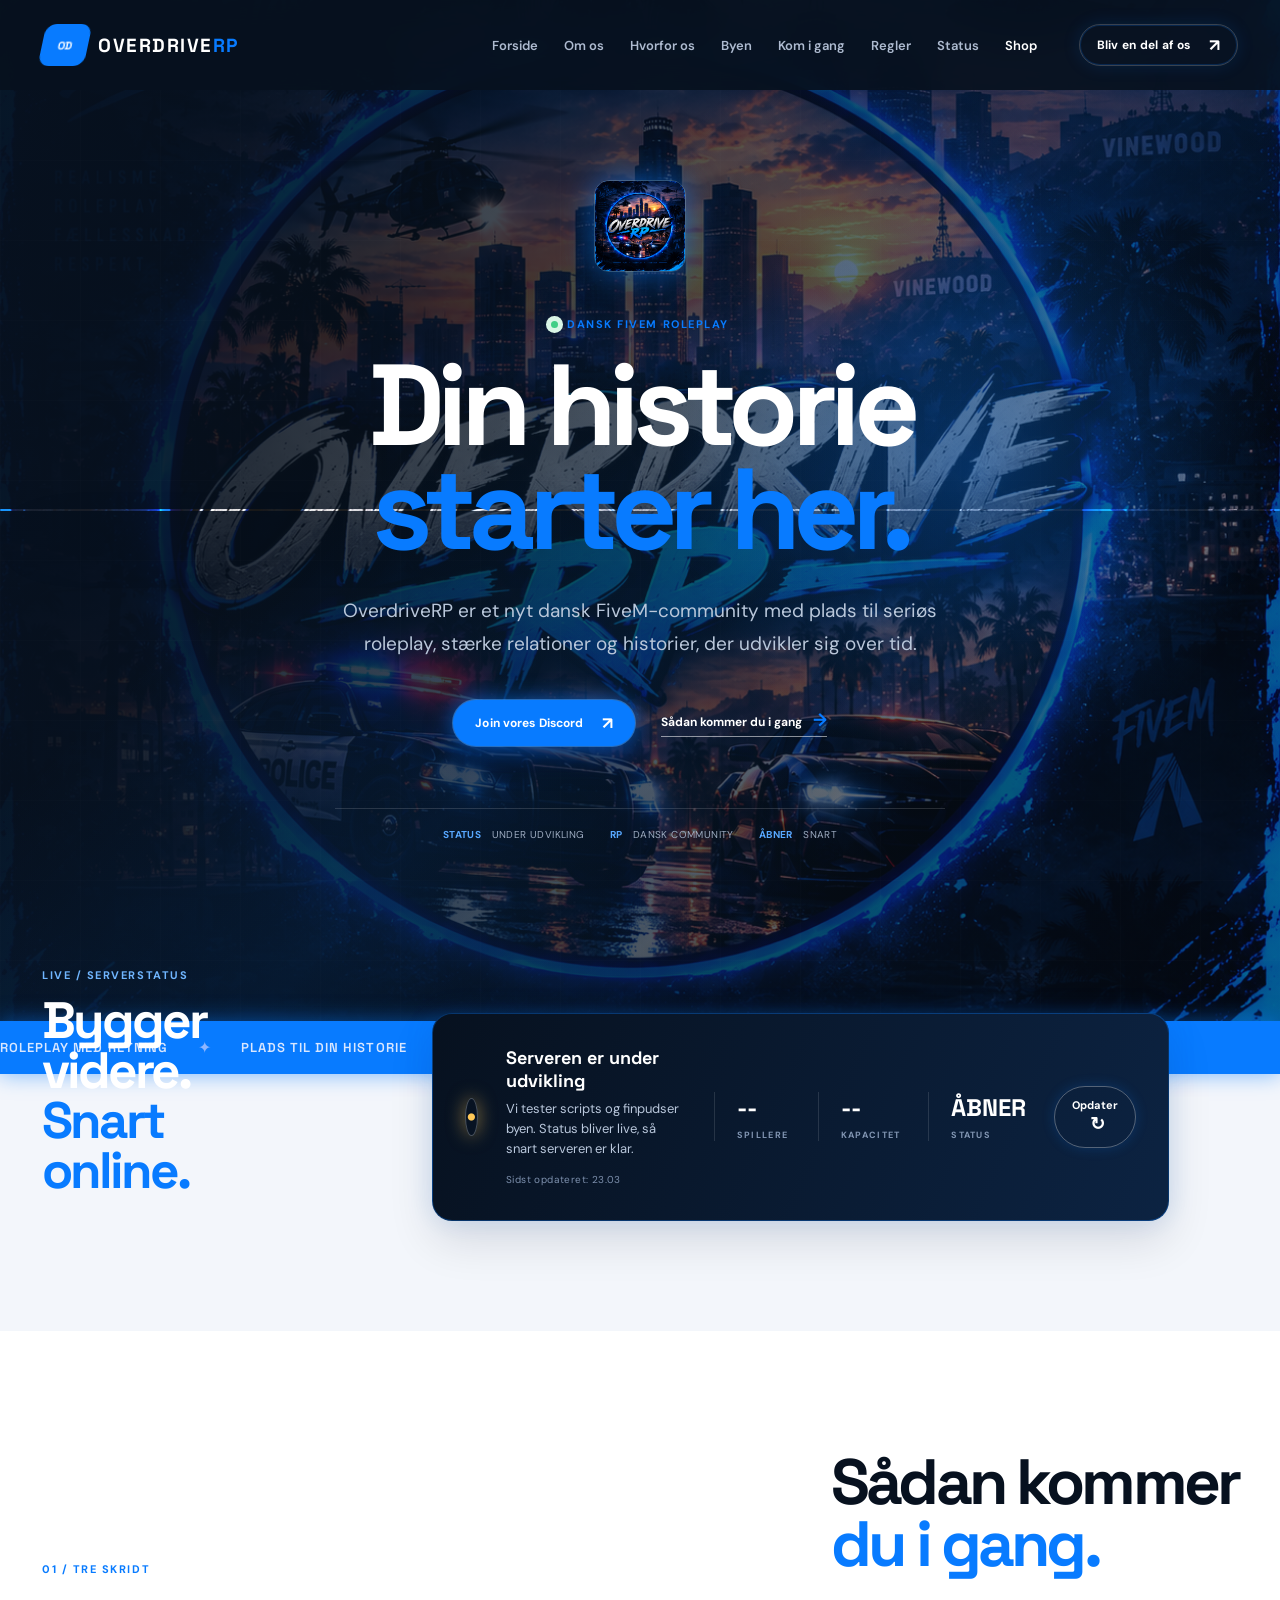
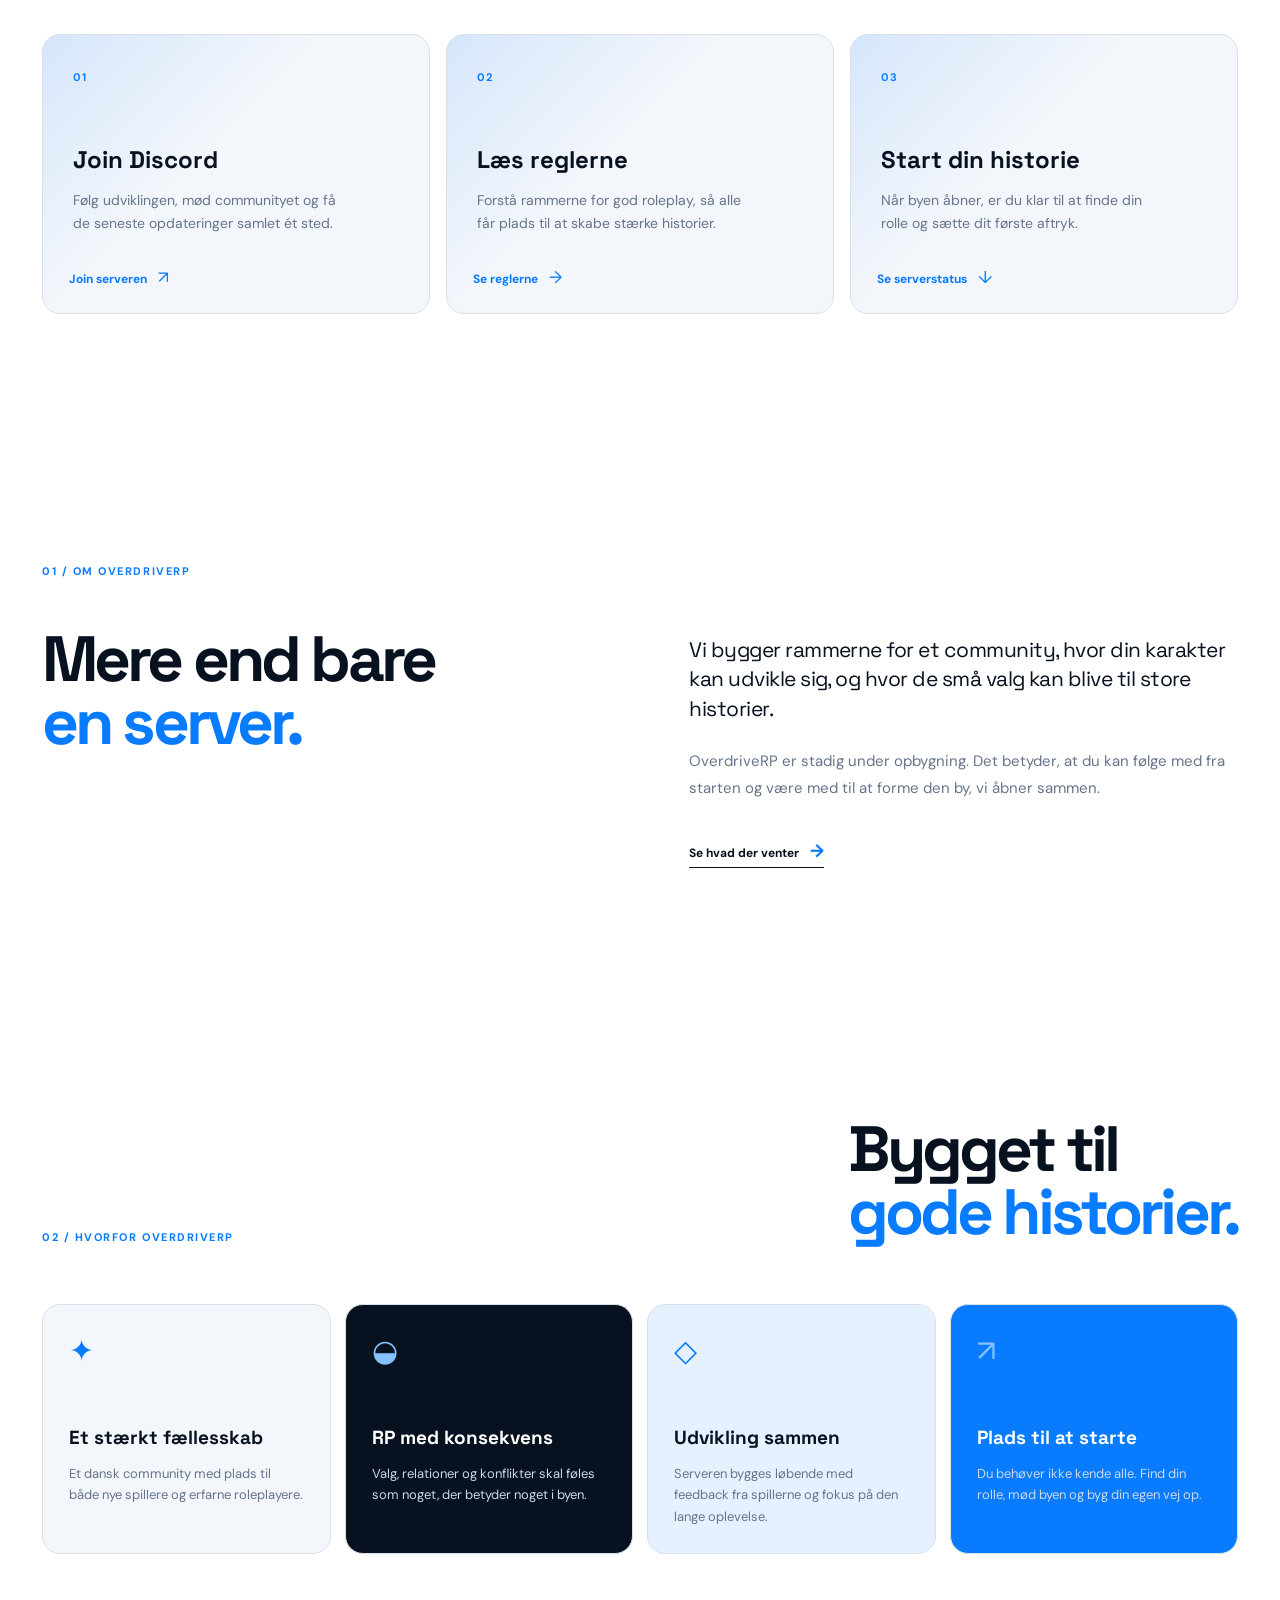
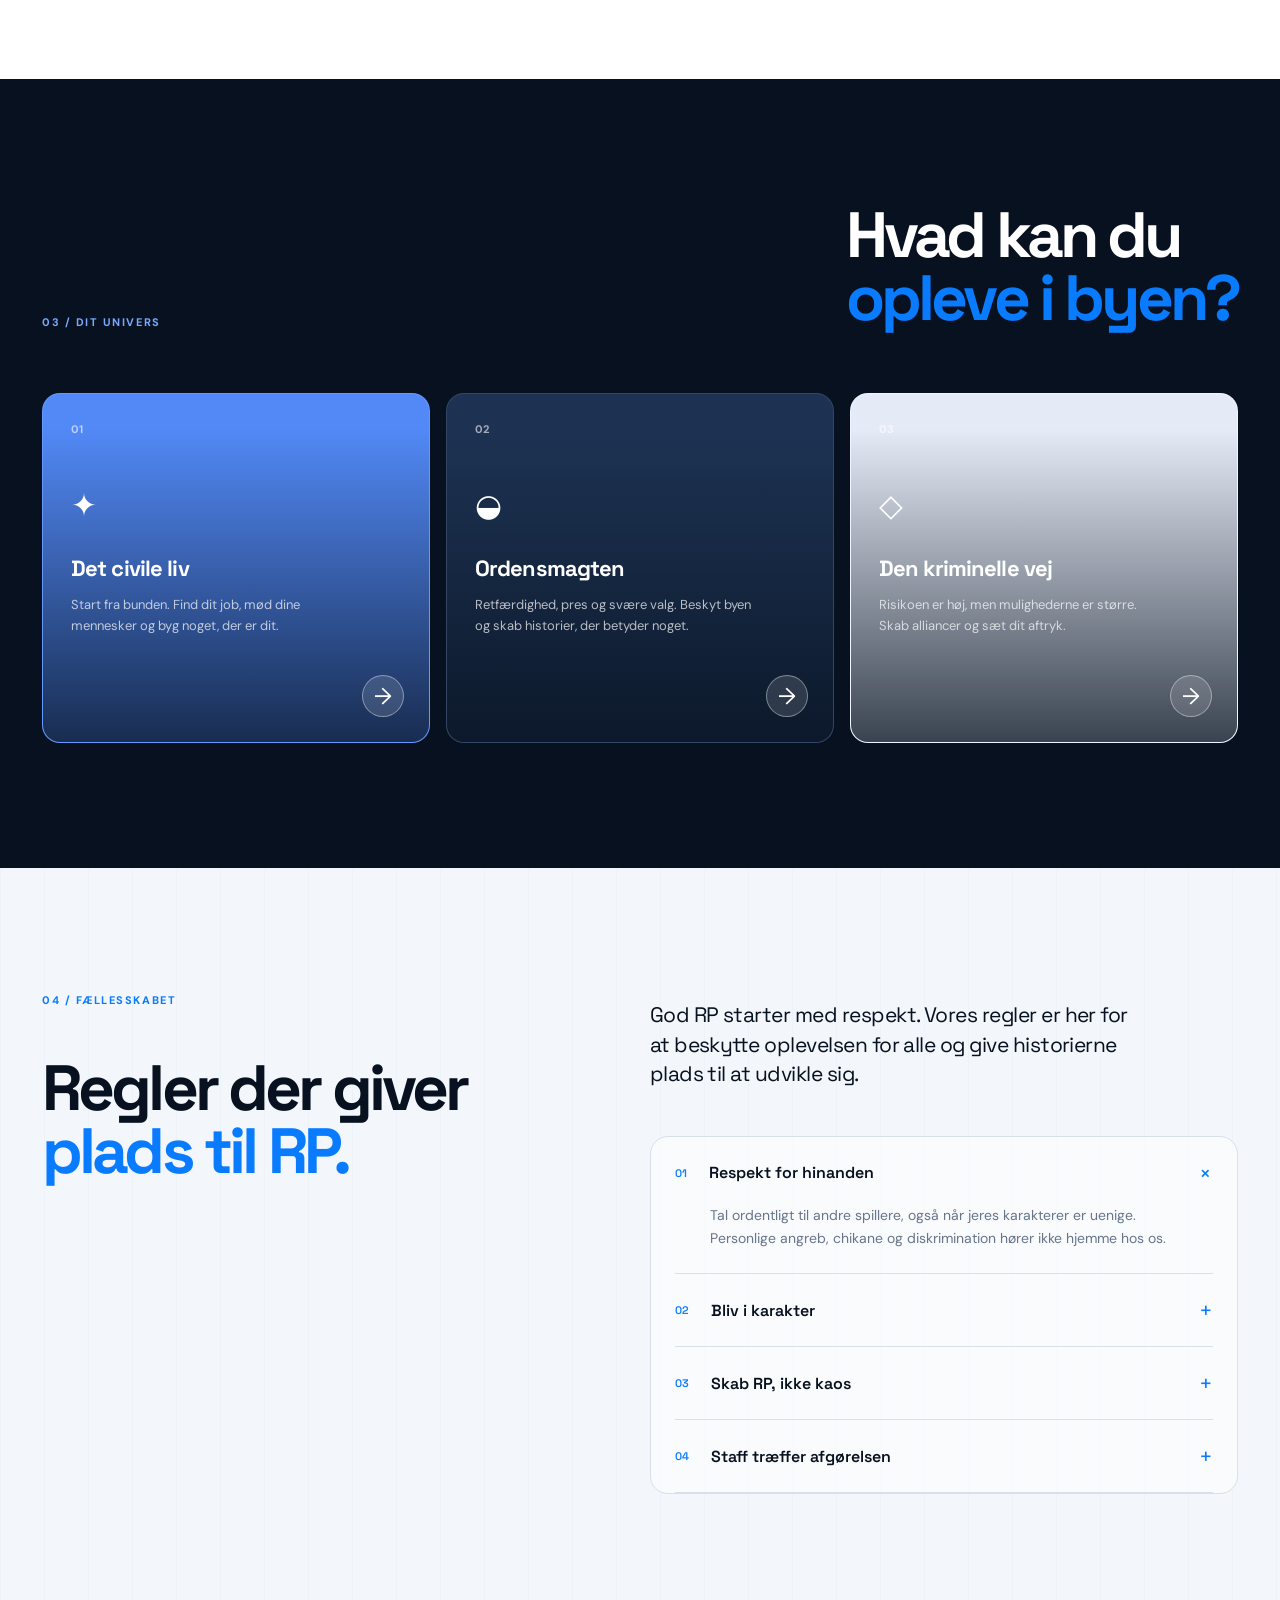
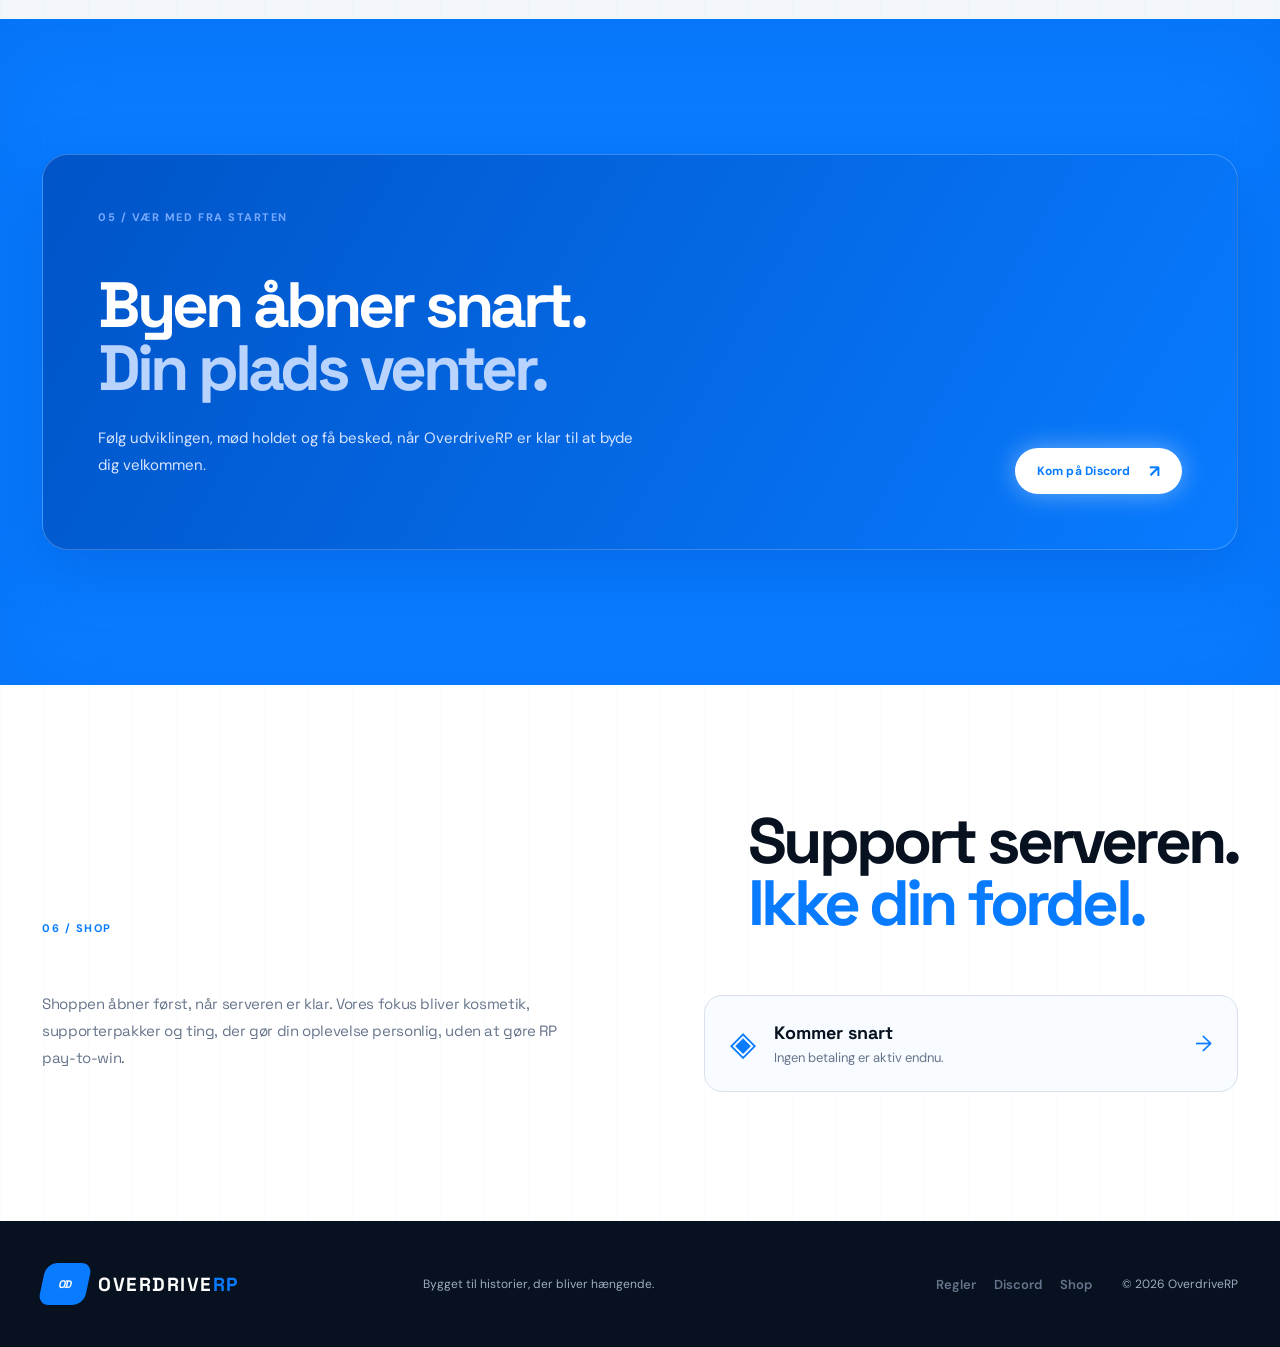
==== commit 01e90674: "git add -A git commit -m "Add OverdriveRP logo and rebuild landing page" git push origin main" ====
--- a/index.html
+++ b/index.html
@@ -36,8 +36,7 @@
       <section class="hero" aria-labelledby="hero-title">
         <div class="hero-copy reveal">
           <div class="hero-lockup" aria-label="OverdriveRP logo">
-            <span class="lockup-mark">OD</span>
-            <span class="lockup-wordmark">OVERDRIVE<small>ROLEPLAY COMMUNITY</small></span>
+            <img class="hero-logo" src="assets/overdrive-logo.png" alt="OverdriveRP logo">
           </div>
           <p class="eyebrow"><span class="pulse-dot"></span> Dansk FiveM roleplay</p>
           <h1 id="hero-title">Din historie<br><em>starter her.</em></h1>
--- a/styles.css
+++ b/styles.css
@@ -99,3 +99,5 @@
 .hero-lockup { align-items: center; display: inline-flex; gap: 15px; margin-bottom: 34px; text-align: left; }.lockup-mark { align-items: center; background: var(--blue); border: 2px solid #72bdff; border-radius: 13px; box-shadow: 0 0 28px #087bffcc; color: var(--white); display: inline-flex; font-family: 'Space Grotesk', sans-serif; font-size: 24px; font-weight: 700; height: 62px; justify-content: center; transform: skew(-10deg); width: 70px; }.lockup-wordmark { color: var(--white); font-family: 'Space Grotesk', sans-serif; font-size: 25px; font-weight: 700; letter-spacing: .08em; line-height: 1; }.lockup-wordmark small { color: #7cbaff; display: block; font-family: 'DM Sans', sans-serif; font-size: 8px; letter-spacing: .32em; margin-top: 8px; }.why { background: var(--white); max-width: none; padding-left: max(42px, calc((100% - 1236px) / 2)); padding-right: max(42px, calc((100% - 1236px) / 2)); }.why-grid { display: grid; gap: 14px; grid-template-columns: repeat(4, 1fr); margin-top: 60px; }.why-card { background: var(--paper); border: 1px solid var(--line); border-radius: 18px; min-height: 250px; padding: 26px; position: relative; transition: border-color .2s ease, box-shadow .2s ease, transform .2s ease; }.why-card:nth-child(2) { background: var(--ink); color: var(--white); }.why-card:nth-child(3) { background: #e6f1ff; }.why-card:nth-child(4) { background: var(--blue); color: var(--white); }.why-card:hover { border-color: var(--blue); box-shadow: 0 0 28px #087bff2b; transform: translateY(-5px); }.why-icon { color: var(--blue); display: block; font-size: 30px; margin-bottom: 55px; }.why-card:nth-child(2) .why-icon, .why-card:nth-child(4) .why-icon { color: #84c2ff; }.why-card strong { display: block; font-family: 'Space Grotesk', sans-serif; font-size: 19px; }.why-card p { color: var(--muted); font-size: 13px; line-height: 1.65; margin-bottom: 0; }.why-card:nth-child(2) p, .why-card:nth-child(4) p { color: #c8d8ec; }
 @media (max-width: 850px) { .hero-lockup { margin-bottom: 25px; }.lockup-mark { font-size: 20px; height: 52px; width: 59px; }.lockup-wordmark { font-size: 20px; }.why { padding-left: 22px; padding-right: 22px; }.why-grid { grid-template-columns: 1fr 1fr; margin-top: 42px; } }
 @media (max-width: 480px) { .why-grid { grid-template-columns: 1fr; }.why-card { min-height: 210px; }.why-icon { margin-bottom: 38px; } }
+.hero { background-image: linear-gradient(90deg, #07111ff5 0%, #07111dbd 45%, #07111f7a 100%), url('assets/overdrive-logo.png'); background-position: center; background-size: cover; }.hero-visual { background-image: linear-gradient(145deg, #06132670, #087bff4d), url('assets/overdrive-logo.png'); background-position: center; background-size: cover; }.hero-logo { border: 1px solid #72bdff66; border-radius: 15px; box-shadow: 0 0 32px #087bff99; height: 92px; object-fit: cover; object-position: center; width: 92px; }
+@media (max-width: 480px) { .hero-logo { height: 74px; width: 74px; } }
